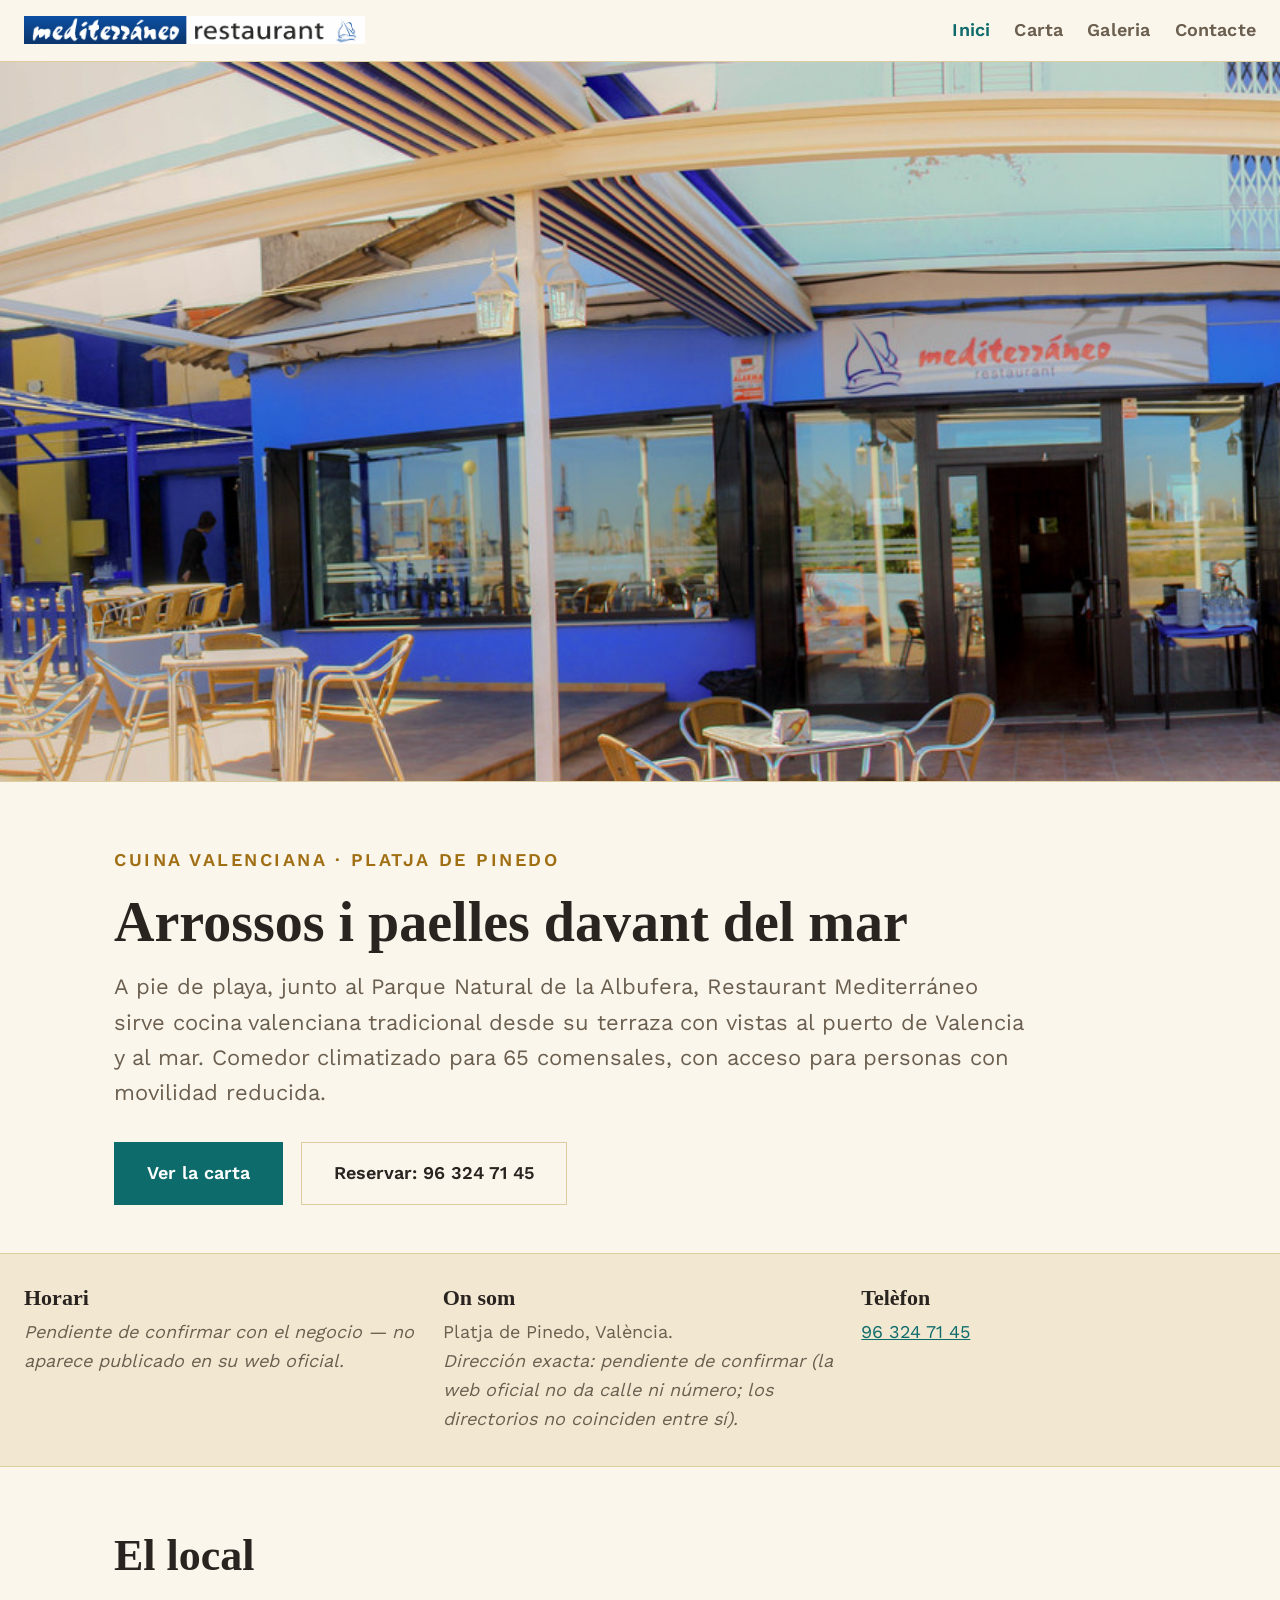
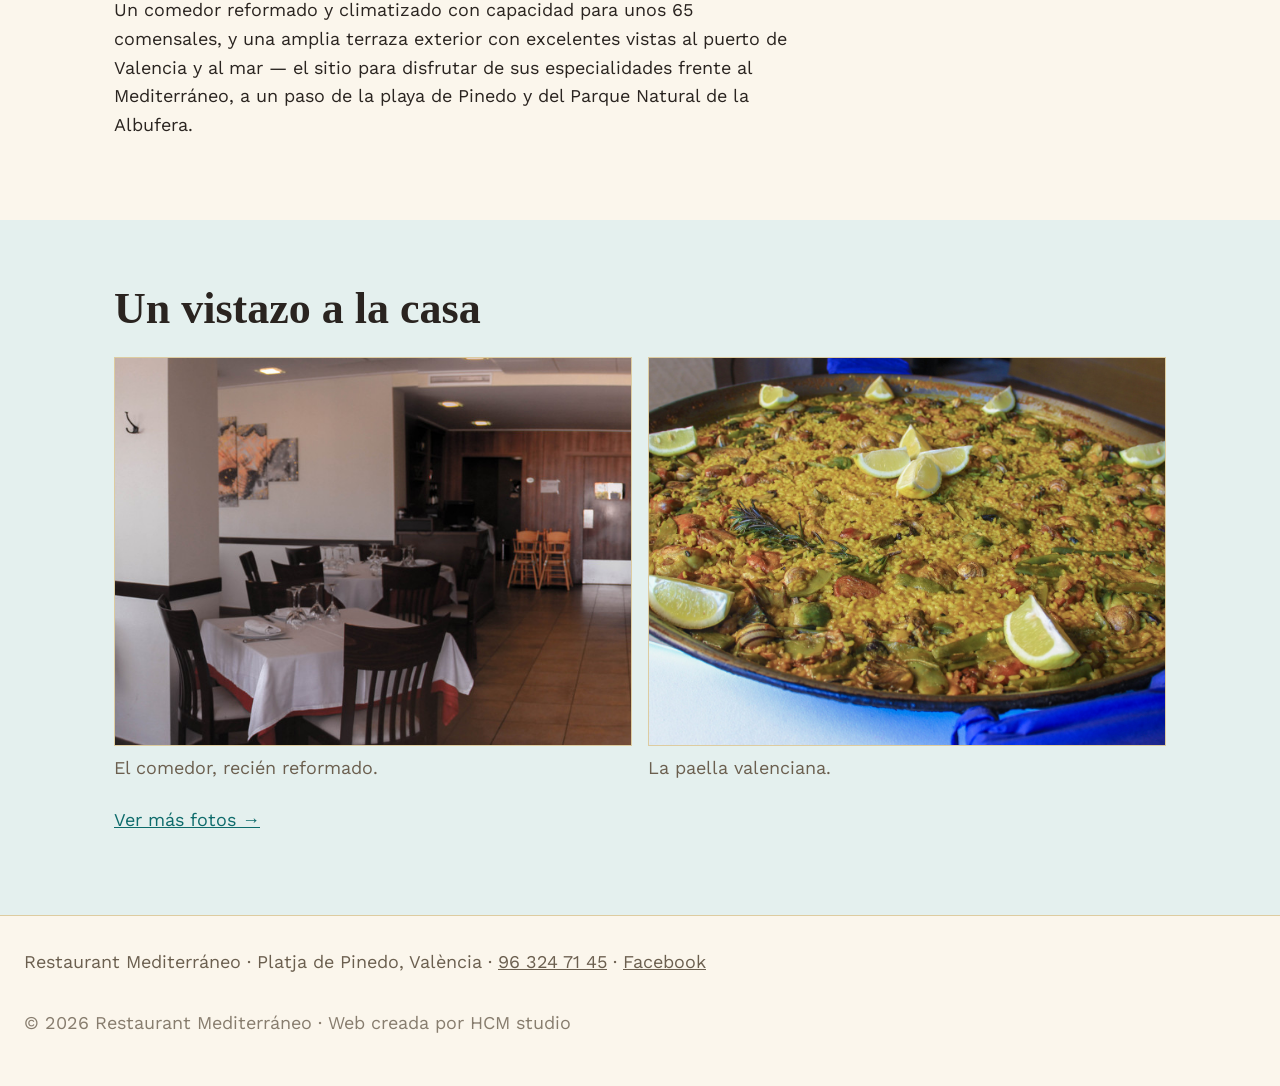
==== index.html @ 189bb4b8 "Web de Restaurant Mediterráneo (Pinedo) — borrador" ====
<!doctype html>
<html lang="es">
<head>
<meta charset="utf-8">
<meta name="viewport" content="width=device-width, initial-scale=1">
<title>Restaurant Mediterráneo — Cocina valenciana en la playa de Pinedo</title>
<meta name="description" content="Arroces y paellas frente al mar, en la playa de Pinedo (València). Terraza con vistas al puerto de Valencia.">
<meta property="og:title" content="Restaurant Mediterráneo — Platja de Pinedo">
<meta property="og:description" content="Cocina valenciana tradicional, arroces y paellas, con terraza frente al mar en Pinedo (València).">
<meta property="og:image" content="fotos/paella-valenciana.jpg">
<meta property="og:type" content="website">
<link rel="icon" type="image/svg+xml" href="data:image/svg+xml,%3Csvg xmlns='http://www.w3.org/2000/svg' viewBox='0 0 100 100'%3E%3Crect width='100' height='100' fill='%230e6b6b'/%3E%3Ctext x='50' y='68' font-size='52' text-anchor='middle' fill='%23fbf6ec'%3ERM%3C/text%3E%3C/svg%3E">
<link rel="stylesheet" href="css/estilo.css">
</head>
<body>

<header class="cabecera">
  <a class="marca" href="index.html">
    <img src="fotos/logo.png" alt="Restaurant Mediterráneo">
  </a>
  <nav class="nav-principal" aria-label="Principal">
    <a href="index.html" aria-current="page">Inici</a>
    <a href="carta.html">Carta</a>
    <a href="galeria.html">Galeria</a>
    <a href="contacto.html">Contacte</a>
  </nav>
</header>

<img class="hero-foto" src="fotos/terraza-1.jpg" alt="Terraza de Restaurant Mediterráneo con vistas al mar en la playa de Pinedo">

<main>
  <section class="hero">
    <div class="contenedor">
      <p class="eyebrow">Cuina valenciana · Platja de Pinedo</p>
      <h1>Arrossos i paelles davant del mar</h1>
      <p class="intro">A pie de playa, junto al Parque Natural de la Albufera,
      Restaurant Mediterráneo sirve cocina valenciana tradicional desde su terraza
      con vistas al puerto de Valencia y al mar. Comedor climatizado para 65
      comensales, con acceso para personas con movilidad reducida.</p>
      <a class="cta" href="carta.html">Ver la carta</a>
      <a class="cta secundaria" href="tel:+34963247145">Reservar: 96 324 71 45</a>
    </div>
  </section>

  <div class="franja-info">
    <div>
      <h3>Horari</h3>
      <p class="pendiente">Pendiente de confirmar con el negocio — no aparece
      publicado en su web oficial.</p>
    </div>
    <div>
      <h3>On som</h3>
      <p>Platja de Pinedo, València.</p>
      <p class="pendiente">Dirección exacta: pendiente de confirmar (la web oficial
      no da calle ni número; los directorios no coinciden entre sí).</p>
    </div>
    <div>
      <h3>Telèfon</h3>
      <p><a href="tel:+34963247145">96 324 71 45</a></p>
    </div>
  </div>

  <section class="bloque">
    <div class="contenedor">
      <h2>El local</h2>
      <p>Un comedor reformado y climatizado con capacidad para unos 65 comensales,
      y una amplia terraza exterior con excelentes vistas al puerto de Valencia y
      al mar — el sitio para disfrutar de sus especialidades frente al
      Mediterráneo, a un paso de la playa de Pinedo y del Parque Natural de la
      Albufera.</p>
    </div>
  </section>

  <section class="bloque mar">
    <div class="contenedor">
      <h2>Un vistazo a la casa</h2>
      <div class="rejilla-fotos">
        <figure class="revelar">
          <img src="fotos/comedor-panoramica.jpg" alt="Comedor de Restaurant Mediterráneo, vista panorámica">
          <figcaption>El comedor, recién reformado.</figcaption>
        </figure>
        <figure class="revelar">
          <img src="fotos/paella-valenciana.jpg" alt="Paella valenciana de Restaurant Mediterráneo">
          <figcaption>La paella valenciana.</figcaption>
        </figure>
      </div>
      <p style="margin-top:var(--e-24)"><a href="galeria.html">Ver más fotos →</a></p>
    </div>
  </section>
</main>

<footer class="pie">
  <p>Restaurant Mediterráneo · Platja de Pinedo, València · <a href="tel:+34963247145">96 324 71 45</a> · <a href="https://www.facebook.com/mediterraneoplatja" target="_blank" rel="noopener">Facebook</a></p>
  <p class="credito">© 2026 Restaurant Mediterráneo · Web creada por HCM studio</p>
</footer>

<script src="js/principal.js"></script>
</body>
</html>
---- css/estilo.css ----
/* Restaurant Mediterráneo (Pinedo) — sistema propio: azafrán de su paella + azul
   del mar de Pinedo. Nada compartido con los otros negocios hechos con este kit. */

@font-face {
  font-family: 'Bitter Local';
  font-style: normal;
  font-weight: 700;
  font-display: swap;
  src: url('../fuentes/bitter-700.woff2') format('woff2');
}
@font-face {
  font-family: 'Work Sans Local';
  font-style: normal;
  font-weight: 400 600;
  font-display: swap;
  src: url('../fuentes/worksans-variable.woff2') format('woff2');
}

:root{
  --fondo:#fbf6ec;
  --superficie:#f2e8d2;
  --superficie-alta:#eadcb8;
  --texto:#2a2420;
  --texto-tenue:#6b5f4f;
  --acento:#c98a1c;
  --acento-oscuro:#a06f14;
  --mar:#0e6b6b;
  --mar-suave:#e4f0ee;
  --borde:#ddccA0;

  --font-titular:'Bitter Local', Georgia, serif;
  --font-texto:'Work Sans Local', -apple-system, 'Segoe UI', sans-serif;

  --texto-18:1.125rem; --texto-22:1.375rem; --texto-28:1.75rem;
  --texto-35:2.1875rem; --texto-44:2.75rem; --texto-56:3.5rem;

  --e-4:.25rem; --e-8:.5rem; --e-12:.75rem; --e-16:1rem; --e-24:1.5rem;
  --e-32:2rem; --e-48:3rem; --e-64:4rem; --e-96:6rem; --e-128:8rem;
}

*{box-sizing:border-box}
body{margin:0;background:var(--fondo);color:var(--texto);font-family:var(--font-texto);font-size:var(--texto-18);line-height:1.6}
img{max-width:100%;display:block}
a{color:var(--mar)}
a:focus-visible, button:focus-visible{outline:3px solid var(--acento);outline-offset:3px}

h1,h2,h3{font-family:var(--font-titular);font-weight:700;line-height:1.12;text-wrap:balance;margin:0 0 var(--e-16)}
h1{font-size:var(--texto-56)}
h2{font-size:var(--texto-44)}
h3{font-size:var(--texto-28)}
p{margin:0 0 var(--e-16);max-width:62ch}

.contenedor{max-width:1100px;margin:0 auto;padding:0 var(--e-24)}

.cabecera{display:flex;align-items:center;justify-content:space-between;gap:var(--e-16);padding:var(--e-16) var(--e-24);border-bottom:1px solid var(--borde);flex-wrap:wrap;background:var(--fondo)}
.cabecera .marca img{height:28px;width:auto;display:block}
.nav-principal{display:flex;gap:var(--e-24);flex-wrap:wrap}
.nav-principal a{color:var(--texto-tenue);text-decoration:none;font-weight:600;letter-spacing:.01em}
.nav-principal a:hover,.nav-principal a[aria-current="page"]{color:var(--mar)}

.hero-foto{width:100%;aspect-ratio:16/9;object-fit:cover;border-bottom:1px solid var(--borde)}
.hero{padding:var(--e-64) var(--e-24) var(--e-48)}
.hero .eyebrow{text-transform:uppercase;letter-spacing:.14em;font-size:var(--texto-18);color:var(--acento-oscuro);font-weight:700}
.hero p.intro{font-size:var(--texto-22);color:var(--texto-tenue);max-width:65ch}

.cta{display:inline-block;margin-top:var(--e-16);padding:var(--e-16) var(--e-32);background:var(--mar);color:#fff;text-decoration:none;font-weight:600;border:1px solid var(--mar)}
.cta:hover{background:#0a5555}
.cta.secundaria{background:transparent;border:1px solid var(--borde);color:var(--texto);margin-left:var(--e-12)}

.franja-info{background:var(--superficie);padding:var(--e-32) var(--e-24);display:grid;grid-template-columns:repeat(auto-fit,minmax(220px,1fr));gap:var(--e-24);border-top:1px solid var(--borde);border-bottom:1px solid var(--borde)}
.franja-info h3{font-size:var(--texto-22);margin-bottom:var(--e-8)}
.franja-info p{color:var(--texto-tenue);margin:0}
.pendiente{color:var(--acento-oscuro);font-style:italic}

section.bloque{padding:var(--e-64) var(--e-24)}
section.bloque.mar{background:var(--mar-suave)}

.rejilla-fotos{display:grid;grid-template-columns:repeat(auto-fit,minmax(260px,1fr));gap:var(--e-16);margin-top:var(--e-24)}
.rejilla-fotos img{width:100%;aspect-ratio:4/3;object-fit:cover;border:1px solid var(--borde)}
.rejilla-fotos figure{margin:0}
.rejilla-fotos figcaption{font-size:var(--texto-18);color:var(--texto-tenue);margin-top:var(--e-8)}

.revelar{opacity:0;transform:translateY(16px);transition:opacity .5s ease,transform .5s ease}
.revelar.visible{opacity:1;transform:none}
@media (prefers-reduced-motion: reduce){.revelar{opacity:1;transform:none;transition:none}}

.categoria-carta{margin-bottom:var(--e-48)}
.categoria-carta h3{border-bottom:2px solid var(--acento);padding-bottom:var(--e-8);display:inline-block}
.rejilla-platos{display:grid;grid-template-columns:repeat(auto-fill,minmax(220px,1fr));gap:var(--e-8) var(--e-24);margin-top:var(--e-16)}
.plato{display:flex;justify-content:space-between;gap:var(--e-16);padding:var(--e-8) 0;border-bottom:1px dashed var(--borde);font-variant-numeric:tabular-nums}
.plato .precio{color:var(--texto-tenue);font-style:italic;white-space:nowrap;font-size:.9em}
.aviso-carta{background:var(--superficie-alta);border:1px solid var(--borde);padding:var(--e-16) var(--e-24);margin-bottom:var(--e-32)}

.lista-contacto{list-style:none;margin:0;padding:0;display:grid;gap:var(--e-24)}
.lista-contacto dt{font-family:var(--font-titular);font-size:var(--texto-22);color:var(--acento-oscuro)}
.lista-contacto dd{margin:var(--e-4) 0 0;color:var(--texto-tenue)}

.pie{border-top:1px solid var(--borde);padding:var(--e-32) var(--e-24);color:var(--texto-tenue);font-size:var(--texto-18);display:flex;justify-content:space-between;flex-wrap:wrap;gap:var(--e-16)}
.pie a{color:var(--texto-tenue)}
.pie .credito{opacity:.8}

@media (max-width:640px){
  .hero{padding:var(--e-48) var(--e-16)}
  section.bloque{padding:var(--e-48) var(--e-16)}
  h1{font-size:var(--texto-35)}
  h2{font-size:var(--texto-28)}
}
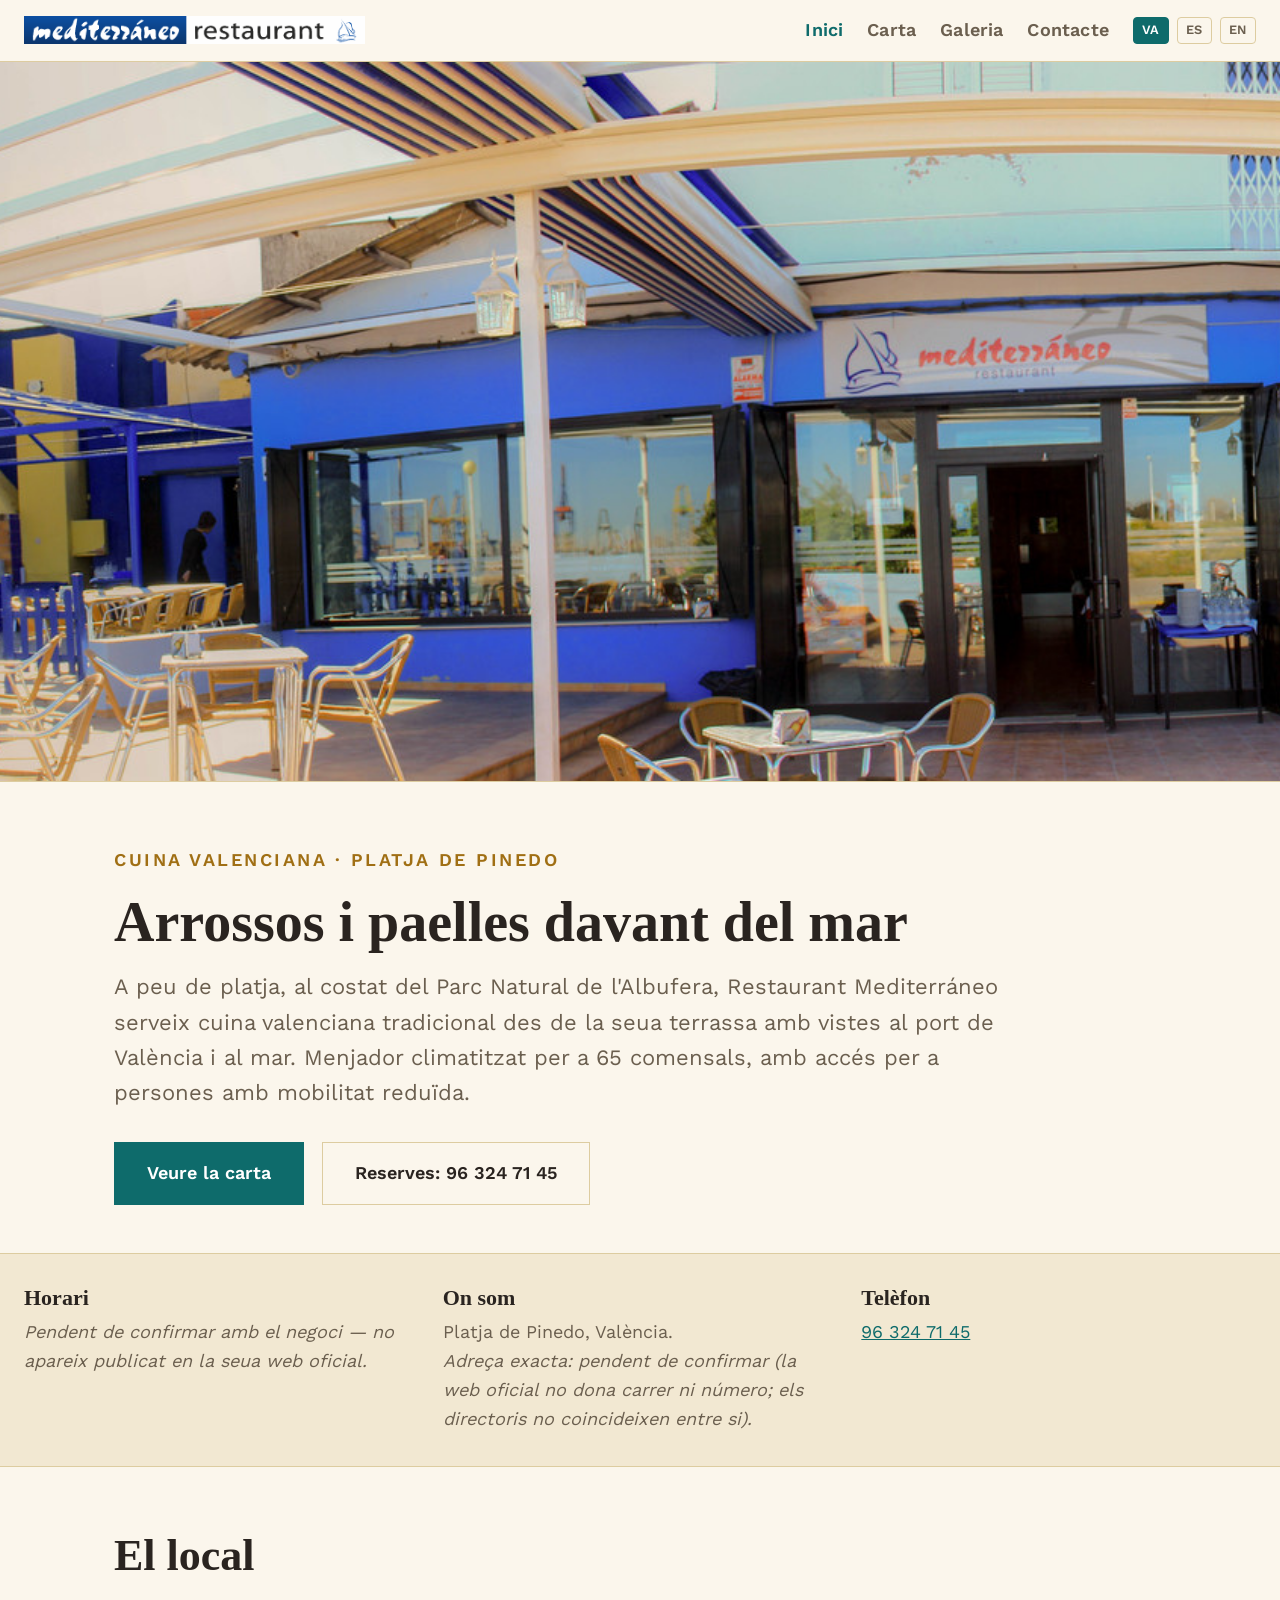
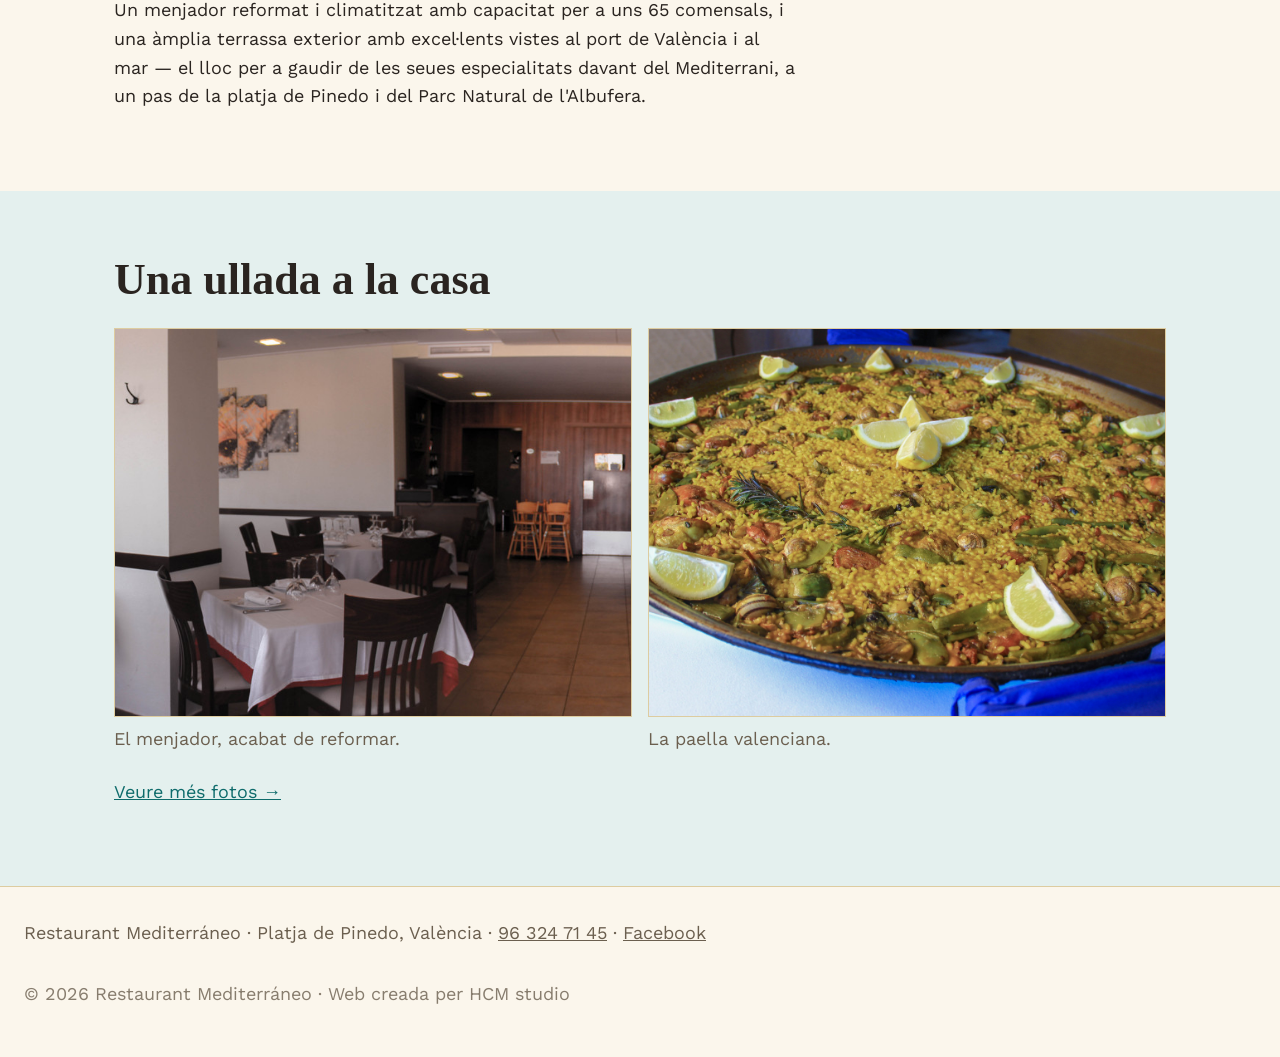
==== commit 91881c80: "Añade selector de idioma: valenciano, castellano e inglés (12 páginas)" ====
--- a/index.html
+++ b/index.html
@@ -1,12 +1,12 @@
 <!doctype html>
-<html lang="es">
+<html lang="ca">
 <head>
 <meta charset="utf-8">
 <meta name="viewport" content="width=device-width, initial-scale=1">
-<title>Restaurant Mediterráneo — Cocina valenciana en la playa de Pinedo</title>
-<meta name="description" content="Arroces y paellas frente al mar, en la playa de Pinedo (València). Terraza con vistas al puerto de Valencia.">
+<title>Restaurant Mediterráneo — Cuina valenciana a la platja de Pinedo</title>
+<meta name="description" content="Arrossos i paelles davant del mar, a la platja de Pinedo (València). Terrassa amb vistes al port de València.">
 <meta property="og:title" content="Restaurant Mediterráneo — Platja de Pinedo">
-<meta property="og:description" content="Cocina valenciana tradicional, arroces y paellas, con terraza frente al mar en Pinedo (València).">
+<meta property="og:description" content="Cuina valenciana tradicional, arrossos i paelles, amb terrassa davant del mar a Pinedo (València).">
 <meta property="og:image" content="fotos/paella-valenciana.jpg">
 <meta property="og:type" content="website">
 <link rel="icon" type="image/svg+xml" href="data:image/svg+xml,%3Csvg xmlns='http://www.w3.org/2000/svg' viewBox='0 0 100 100'%3E%3Crect width='100' height='100' fill='%230e6b6b'/%3E%3Ctext x='50' y='68' font-size='52' text-anchor='middle' fill='%23fbf6ec'%3ERM%3C/text%3E%3C/svg%3E">
@@ -18,41 +18,48 @@
   <a class="marca" href="index.html">
     <img src="fotos/logo.png" alt="Restaurant Mediterráneo">
   </a>
-  <nav class="nav-principal" aria-label="Principal">
-    <a href="index.html" aria-current="page">Inici</a>
-    <a href="carta.html">Carta</a>
-    <a href="galeria.html">Galeria</a>
-    <a href="contacto.html">Contacte</a>
-  </nav>
+  <div class="cabecera-derecha">
+    <nav class="nav-principal" aria-label="Principal">
+      <a href="index.html" aria-current="page">Inici</a>
+      <a href="carta.html">Carta</a>
+      <a href="galeria.html">Galeria</a>
+      <a href="contacto.html">Contacte</a>
+    </nav>
+    <div class="selector-idioma" aria-label="Idioma">
+      <a href="index.html" aria-current="true">VA</a>
+      <a href="index-es.html">ES</a>
+      <a href="index-en.html">EN</a>
+    </div>
+  </div>
 </header>
 
-<img class="hero-foto" src="fotos/terraza-1.jpg" alt="Terraza de Restaurant Mediterráneo con vistas al mar en la playa de Pinedo">
+<img class="hero-foto" src="fotos/terraza-1.jpg" alt="Terrassa de Restaurant Mediterráneo amb vistes al mar a la platja de Pinedo">
 
 <main>
   <section class="hero">
     <div class="contenedor">
       <p class="eyebrow">Cuina valenciana · Platja de Pinedo</p>
       <h1>Arrossos i paelles davant del mar</h1>
-      <p class="intro">A pie de playa, junto al Parque Natural de la Albufera,
-      Restaurant Mediterráneo sirve cocina valenciana tradicional desde su terraza
-      con vistas al puerto de Valencia y al mar. Comedor climatizado para 65
-      comensales, con acceso para personas con movilidad reducida.</p>
-      <a class="cta" href="carta.html">Ver la carta</a>
-      <a class="cta secundaria" href="tel:+34963247145">Reservar: 96 324 71 45</a>
+      <p class="intro">A peu de platja, al costat del Parc Natural de l'Albufera,
+      Restaurant Mediterráneo serveix cuina valenciana tradicional des de la seua
+      terrassa amb vistes al port de València i al mar. Menjador climatitzat per a
+      65 comensals, amb accés per a persones amb mobilitat reduïda.</p>
+      <a class="cta" href="carta.html">Veure la carta</a>
+      <a class="cta secundaria" href="tel:+34963247145">Reserves: 96 324 71 45</a>
     </div>
   </section>
 
   <div class="franja-info">
     <div>
       <h3>Horari</h3>
-      <p class="pendiente">Pendiente de confirmar con el negocio — no aparece
-      publicado en su web oficial.</p>
+      <p class="pendiente">Pendent de confirmar amb el negoci — no apareix
+      publicat en la seua web oficial.</p>
     </div>
     <div>
       <h3>On som</h3>
       <p>Platja de Pinedo, València.</p>
-      <p class="pendiente">Dirección exacta: pendiente de confirmar (la web oficial
-      no da calle ni número; los directorios no coinciden entre sí).</p>
+      <p class="pendiente">Adreça exacta: pendent de confirmar (la web oficial no
+      dona carrer ni número; els directoris no coincideixen entre si).</p>
     </div>
     <div>
       <h3>Telèfon</h3>
@@ -63,35 +70,35 @@
   <section class="bloque">
     <div class="contenedor">
       <h2>El local</h2>
-      <p>Un comedor reformado y climatizado con capacidad para unos 65 comensales,
-      y una amplia terraza exterior con excelentes vistas al puerto de Valencia y
-      al mar — el sitio para disfrutar de sus especialidades frente al
-      Mediterráneo, a un paso de la playa de Pinedo y del Parque Natural de la
-      Albufera.</p>
+      <p>Un menjador reformat i climatitzat amb capacitat per a uns 65 comensals,
+      i una àmplia terrassa exterior amb excel·lents vistes al port de València i
+      al mar — el lloc per a gaudir de les seues especialitats davant del
+      Mediterrani, a un pas de la platja de Pinedo i del Parc Natural de
+      l'Albufera.</p>
     </div>
   </section>
 
   <section class="bloque mar">
     <div class="contenedor">
-      <h2>Un vistazo a la casa</h2>
+      <h2>Una ullada a la casa</h2>
       <div class="rejilla-fotos">
         <figure class="revelar">
-          <img src="fotos/comedor-panoramica.jpg" alt="Comedor de Restaurant Mediterráneo, vista panorámica">
-          <figcaption>El comedor, recién reformado.</figcaption>
+          <img src="fotos/comedor-panoramica.jpg" alt="Menjador de Restaurant Mediterráneo, vista panoràmica">
+          <figcaption>El menjador, acabat de reformar.</figcaption>
         </figure>
         <figure class="revelar">
           <img src="fotos/paella-valenciana.jpg" alt="Paella valenciana de Restaurant Mediterráneo">
           <figcaption>La paella valenciana.</figcaption>
         </figure>
       </div>
-      <p style="margin-top:var(--e-24)"><a href="galeria.html">Ver más fotos →</a></p>
+      <p style="margin-top:var(--e-24)"><a href="galeria.html">Veure més fotos →</a></p>
     </div>
   </section>
 </main>
 
 <footer class="pie">
   <p>Restaurant Mediterráneo · Platja de Pinedo, València · <a href="tel:+34963247145">96 324 71 45</a> · <a href="https://www.facebook.com/mediterraneoplatja" target="_blank" rel="noopener">Facebook</a></p>
-  <p class="credito">© 2026 Restaurant Mediterráneo · Web creada por HCM studio</p>
+  <p class="credito">© 2026 Restaurant Mediterráneo · Web creada per HCM studio</p>
 </footer>
 
 <script src="js/principal.js"></script>
--- a/css/estilo.css
+++ b/css/estilo.css
@@ -54,9 +54,15 @@
 
 .cabecera{display:flex;align-items:center;justify-content:space-between;gap:var(--e-16);padding:var(--e-16) var(--e-24);border-bottom:1px solid var(--borde);flex-wrap:wrap;background:var(--fondo)}
 .cabecera .marca img{height:28px;width:auto;display:block}
+.cabecera-derecha{display:flex;align-items:center;gap:var(--e-24);flex-wrap:wrap}
 .nav-principal{display:flex;gap:var(--e-24);flex-wrap:wrap}
 .nav-principal a{color:var(--texto-tenue);text-decoration:none;font-weight:600;letter-spacing:.01em}
 .nav-principal a:hover,.nav-principal a[aria-current="page"]{color:var(--mar)}
+
+.selector-idioma{display:flex;gap:var(--e-8)}
+.selector-idioma a{color:var(--texto-tenue);text-decoration:none;font-size:.8rem;font-weight:700;letter-spacing:.04em;padding:.2rem .5rem;border:1px solid var(--borde);border-radius:4px;line-height:1.4}
+.selector-idioma a:hover{border-color:var(--mar);color:var(--mar)}
+.selector-idioma a[aria-current="true"]{background:var(--mar);border-color:var(--mar);color:#fff}
 
 .hero-foto{width:100%;aspect-ratio:16/9;object-fit:cover;border-bottom:1px solid var(--borde)}
 .hero{padding:var(--e-64) var(--e-24) var(--e-48)}
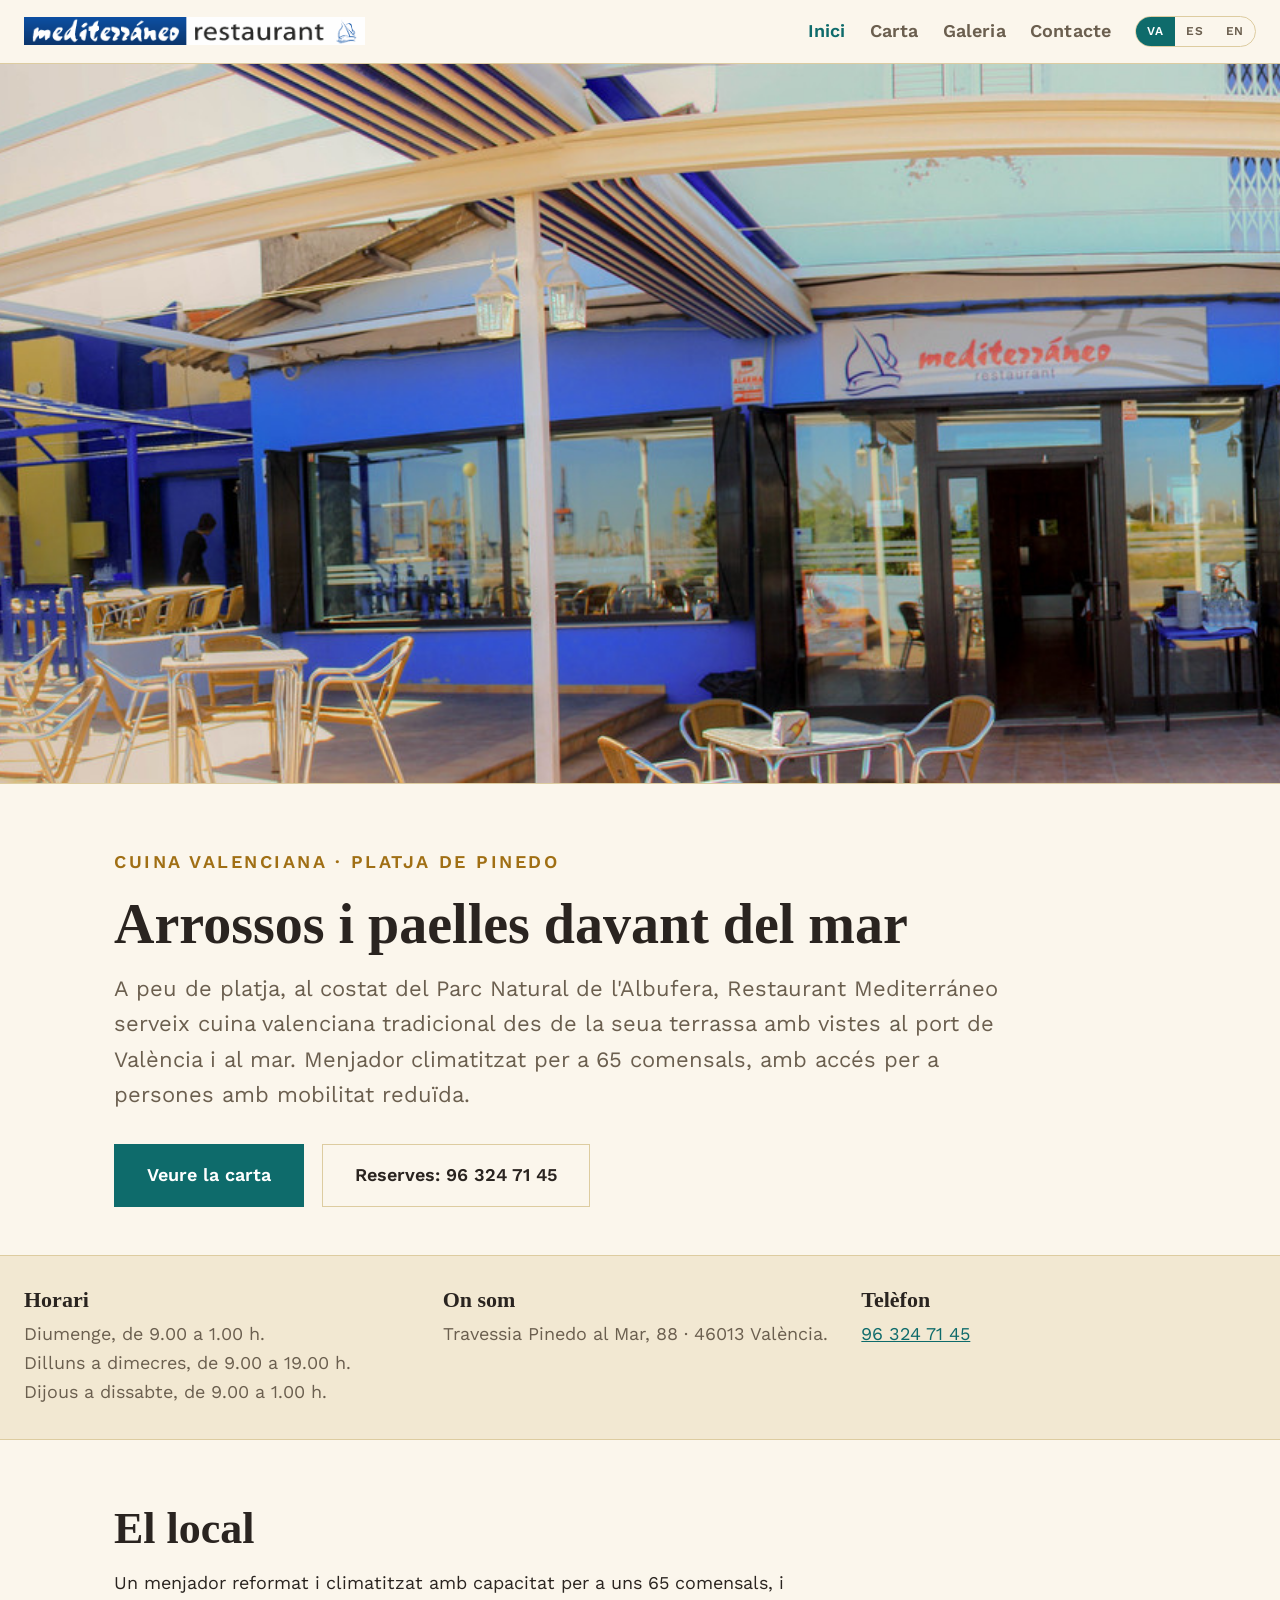
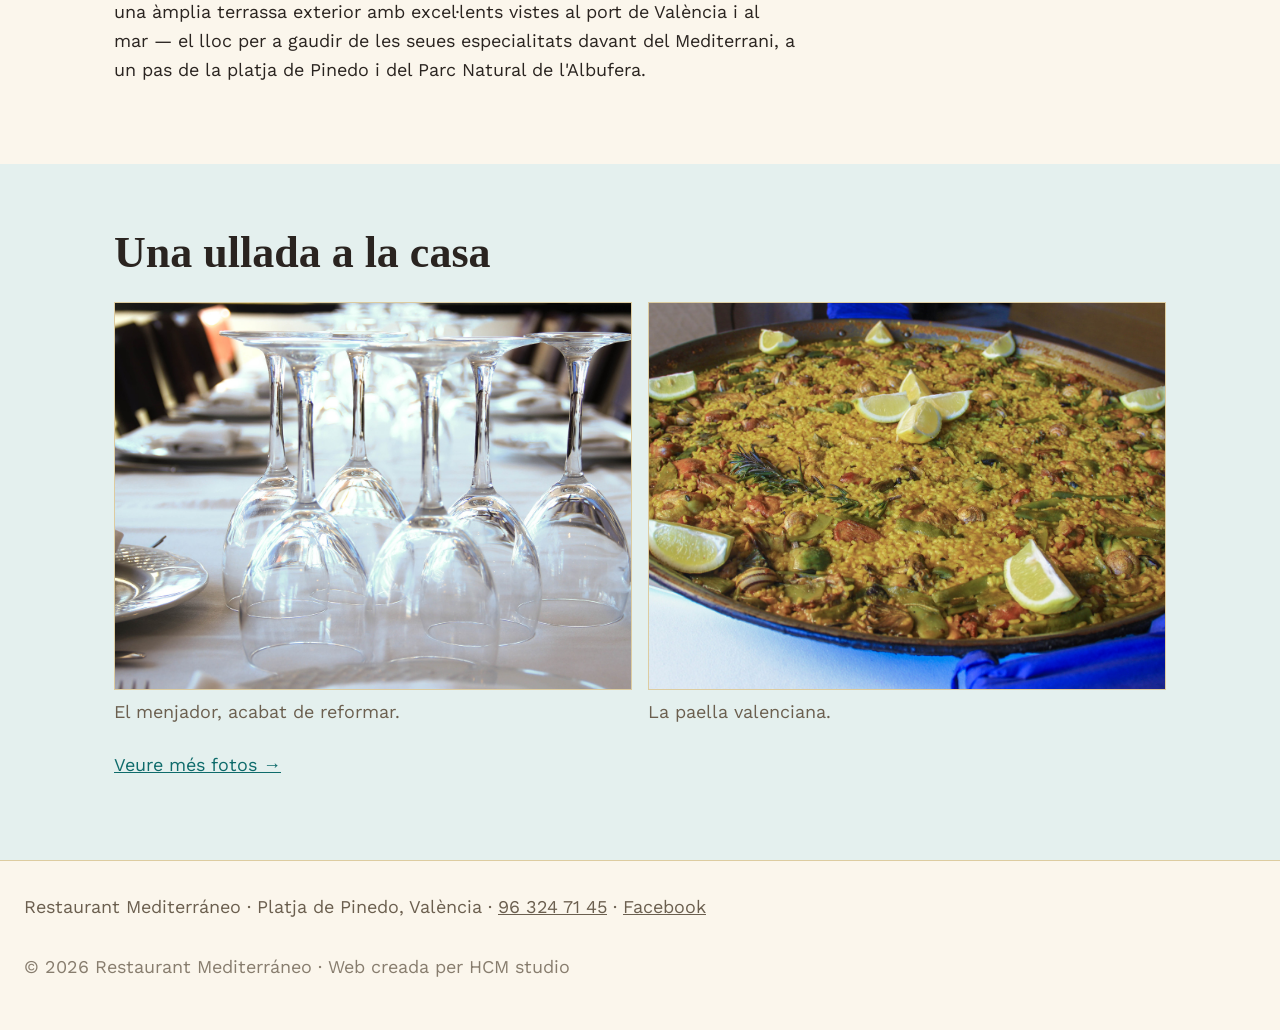
==== commit 9ae3bbdf: "Mejora de estilo (fotos panorámicas, animaciones), rediseño de la carta a una columna, y texto listo" ====
--- a/index.html
+++ b/index.html
@@ -52,14 +52,11 @@
   <div class="franja-info">
     <div>
       <h3>Horari</h3>
-      <p class="pendiente">Pendent de confirmar amb el negoci — no apareix
-      publicat en la seua web oficial.</p>
+      <p>Diumenge, de 9.00 a 1.00 h.<br>Dilluns a dimecres, de 9.00 a 19.00 h.<br>Dijous a dissabte, de 9.00 a 1.00 h.</p>
     </div>
     <div>
       <h3>On som</h3>
-      <p>Platja de Pinedo, València.</p>
-      <p class="pendiente">Adreça exacta: pendent de confirmar (la web oficial no
-      dona carrer ni número; els directoris no coincideixen entre si).</p>
+      <p>Travessia Pinedo al Mar, 88 · 46013 València.</p>
     </div>
     <div>
       <h3>Telèfon</h3>
@@ -83,7 +80,7 @@
       <h2>Una ullada a la casa</h2>
       <div class="rejilla-fotos">
         <figure class="revelar">
-          <img src="fotos/comedor-panoramica.jpg" alt="Menjador de Restaurant Mediterráneo, vista panoràmica">
+          <img src="fotos/comedor-1.jpg" alt="Menjador de Restaurant Mediterráneo, acabat de reformar">
           <figcaption>El menjador, acabat de reformar.</figcaption>
         </figure>
         <figure class="revelar">
--- a/css/estilo.css
+++ b/css/estilo.css
@@ -39,7 +39,8 @@
 }
 
 *{box-sizing:border-box}
-body{margin:0;background:var(--fondo);color:var(--texto);font-family:var(--font-texto);font-size:var(--texto-18);line-height:1.6}
+html{overflow-x:hidden}
+body{margin:0;background:var(--fondo);color:var(--texto);font-family:var(--font-texto);font-size:var(--texto-18);line-height:1.6;overflow-x:hidden}
 img{max-width:100%;display:block}
 a{color:var(--mar)}
 a:focus-visible, button:focus-visible{outline:3px solid var(--acento);outline-offset:3px}
@@ -59,43 +60,69 @@
 .nav-principal a{color:var(--texto-tenue);text-decoration:none;font-weight:600;letter-spacing:.01em}
 .nav-principal a:hover,.nav-principal a[aria-current="page"]{color:var(--mar)}
 
-.selector-idioma{display:flex;gap:var(--e-8)}
-.selector-idioma a{color:var(--texto-tenue);text-decoration:none;font-size:.8rem;font-weight:700;letter-spacing:.04em;padding:.2rem .5rem;border:1px solid var(--borde);border-radius:4px;line-height:1.4}
-.selector-idioma a:hover{border-color:var(--mar);color:var(--mar)}
-.selector-idioma a[aria-current="true"]{background:var(--mar);border-color:var(--mar);color:#fff}
+.selector-idioma{display:flex;border:1px solid var(--borde);border-radius:999px;overflow:hidden}
+.selector-idioma a{color:var(--texto-tenue);text-decoration:none;font-size:.75rem;font-weight:700;letter-spacing:.05em;padding:.3rem .7rem;transition:background .15s ease,color .15s ease}
+.selector-idioma a:hover{color:var(--mar);background:var(--superficie)}
+.selector-idioma a[aria-current="true"]{background:var(--mar);color:#fff}
 
 .hero-foto{width:100%;aspect-ratio:16/9;object-fit:cover;border-bottom:1px solid var(--borde)}
 .hero{padding:var(--e-64) var(--e-24) var(--e-48)}
 .hero .eyebrow{text-transform:uppercase;letter-spacing:.14em;font-size:var(--texto-18);color:var(--acento-oscuro);font-weight:700}
 .hero p.intro{font-size:var(--texto-22);color:var(--texto-tenue);max-width:65ch}
 
-.cta{display:inline-block;margin-top:var(--e-16);padding:var(--e-16) var(--e-32);background:var(--mar);color:#fff;text-decoration:none;font-weight:600;border:1px solid var(--mar)}
-.cta:hover{background:#0a5555}
+@keyframes entra{from{opacity:0;transform:translateY(14px)}to{opacity:1;transform:none}}
+.hero .eyebrow,.hero h1,.hero p.intro,.hero .cta{animation:entra .7s ease both}
+.hero h1{animation-delay:.08s}
+.hero p.intro{animation-delay:.18s}
+.hero .cta{animation-delay:.28s}
+.hero .cta.secundaria{animation-delay:.34s}
+@media (prefers-reduced-motion: reduce){.hero .eyebrow,.hero h1,.hero p.intro,.hero .cta{animation:none}}
+
+.cta{display:inline-block;margin-top:var(--e-16);padding:var(--e-16) var(--e-32);background:var(--mar);color:#fff;text-decoration:none;font-weight:600;border:1px solid var(--mar);transition:transform .2s ease,box-shadow .2s ease,background .2s ease}
+.cta:hover{background:#0a5555;transform:translateY(-2px);box-shadow:0 10px 20px -10px rgba(14,107,107,.5)}
 .cta.secundaria{background:transparent;border:1px solid var(--borde);color:var(--texto);margin-left:var(--e-12)}
+.cta.secundaria:hover{border-color:var(--mar);box-shadow:0 10px 20px -12px rgba(42,36,32,.25)}
 
 .franja-info{background:var(--superficie);padding:var(--e-32) var(--e-24);display:grid;grid-template-columns:repeat(auto-fit,minmax(220px,1fr));gap:var(--e-24);border-top:1px solid var(--borde);border-bottom:1px solid var(--borde)}
 .franja-info h3{font-size:var(--texto-22);margin-bottom:var(--e-8)}
 .franja-info p{color:var(--texto-tenue);margin:0}
-.pendiente{color:var(--acento-oscuro);font-style:italic}
 
 section.bloque{padding:var(--e-64) var(--e-24)}
 section.bloque.mar{background:var(--mar-suave)}
 
 .rejilla-fotos{display:grid;grid-template-columns:repeat(auto-fit,minmax(260px,1fr));gap:var(--e-16);margin-top:var(--e-24)}
-.rejilla-fotos img{width:100%;aspect-ratio:4/3;object-fit:cover;border:1px solid var(--borde)}
-.rejilla-fotos figure{margin:0}
+.rejilla-fotos figure{margin:0;overflow:hidden}
+.rejilla-fotos img{width:100%;aspect-ratio:4/3;object-fit:cover;border:1px solid var(--borde);display:block;transition:transform .6s ease}
+.rejilla-fotos figure:hover img{transform:scale(1.045)}
+.rejilla-fotos figure.ancha{grid-column:1 / -1}
+.rejilla-fotos figure.ancha img{aspect-ratio:3 / 1}
 .rejilla-fotos figcaption{font-size:var(--texto-18);color:var(--texto-tenue);margin-top:var(--e-8)}
+@media (prefers-reduced-motion: reduce){.rejilla-fotos img{transition:none}.rejilla-fotos figure:hover img{transform:none}}
+@media (max-width:640px){.rejilla-fotos figure.ancha img{aspect-ratio:4/3}}
 
 .revelar{opacity:0;transform:translateY(16px);transition:opacity .5s ease,transform .5s ease}
 .revelar.visible{opacity:1;transform:none}
 @media (prefers-reduced-motion: reduce){.revelar{opacity:1;transform:none;transition:none}}
 
-.categoria-carta{margin-bottom:var(--e-48)}
-.categoria-carta h3{border-bottom:2px solid var(--acento);padding-bottom:var(--e-8);display:inline-block}
-.rejilla-platos{display:grid;grid-template-columns:repeat(auto-fill,minmax(220px,1fr));gap:var(--e-8) var(--e-24);margin-top:var(--e-16)}
-.plato{display:flex;justify-content:space-between;gap:var(--e-16);padding:var(--e-8) 0;border-bottom:1px dashed var(--borde);font-variant-numeric:tabular-nums}
-.plato .precio{color:var(--texto-tenue);font-style:italic;white-space:nowrap;font-size:.9em}
-.aviso-carta{background:var(--superficie-alta);border:1px solid var(--borde);padding:var(--e-16) var(--e-24);margin-bottom:var(--e-32)}
+.categoria-carta{margin-bottom:var(--e-64);padding-top:var(--e-32);border-top:1px solid var(--borde)}
+.categoria-carta:first-of-type{padding-top:0;border-top:none}
+.categoria-carta h3{font-size:var(--texto-35);border-bottom:2px solid var(--acento);padding-bottom:var(--e-8);display:inline-block}
+.categoria-carta h4{font-family:var(--font-texto);font-weight:700;text-transform:uppercase;letter-spacing:.08em;font-size:var(--texto-18);color:var(--mar);margin:var(--e-32) 0 var(--e-4);padding-top:var(--e-16);border-top:1px dashed var(--borde)}
+.categoria-carta h4:first-of-type{padding-top:0;border-top:none;margin-top:var(--e-16)}
+.categoria-carta .nota{font-style:italic;color:var(--texto-tenue);font-size:.9rem;margin:var(--e-16) 0 0}
+
+/* Una sola columna por sección: nombre a la izquierda, precio a la derecha,
+   siempre alineados — nada de rejilla de varias columnas que se rompa en móvil. */
+.rejilla-platos{display:flex;flex-direction:column;margin-top:var(--e-4)}
+.plato{display:flex;flex-wrap:wrap;justify-content:space-between;align-items:baseline;column-gap:var(--e-24);min-width:0;padding:var(--e-12) 0;border-bottom:1px dashed var(--borde);font-variant-numeric:tabular-nums}
+.plato > span:first-child{flex:1 1 260px;min-width:0}
+.plato .precio{flex:0 0 auto;color:var(--acento-oscuro);font-weight:700;font-size:.95em}
+
+.vino{display:flex;flex-wrap:wrap;justify-content:space-between;align-items:baseline;column-gap:var(--e-24);min-width:0;padding:var(--e-12) 0;border-bottom:1px dashed var(--borde);font-variant-numeric:tabular-nums}
+.vino .nombre{flex:1 1 260px;color:var(--texto);font-weight:600;min-width:0}
+.vino .detalle{display:block;color:var(--texto-tenue);font-size:.85rem;font-weight:400;text-transform:none;letter-spacing:0;margin-top:.2rem}
+.vino .precio{flex:0 0 auto;color:var(--acento-oscuro);font-weight:700;text-align:right}
+.vino .precio .copa{display:block;color:var(--texto-tenue);font-weight:400;font-size:.8rem}
 
 .lista-contacto{list-style:none;margin:0;padding:0;display:grid;gap:var(--e-24)}
 .lista-contacto dt{font-family:var(--font-titular);font-size:var(--texto-22);color:var(--acento-oscuro)}
@@ -110,4 +137,10 @@
   section.bloque{padding:var(--e-48) var(--e-16)}
   h1{font-size:var(--texto-35)}
   h2{font-size:var(--texto-28)}
+  .categoria-carta h3{font-size:var(--texto-28)}
+  .categoria-carta{padding-top:var(--e-24);margin-bottom:var(--e-48)}
+  .plato,.vino{column-gap:var(--e-12)}
+  .plato > span:first-child,.vino .nombre{flex-basis:180px}
+  .cabecera{padding:var(--e-12) var(--e-16)}
+  .cabecera-derecha{width:100%;justify-content:space-between}
 }
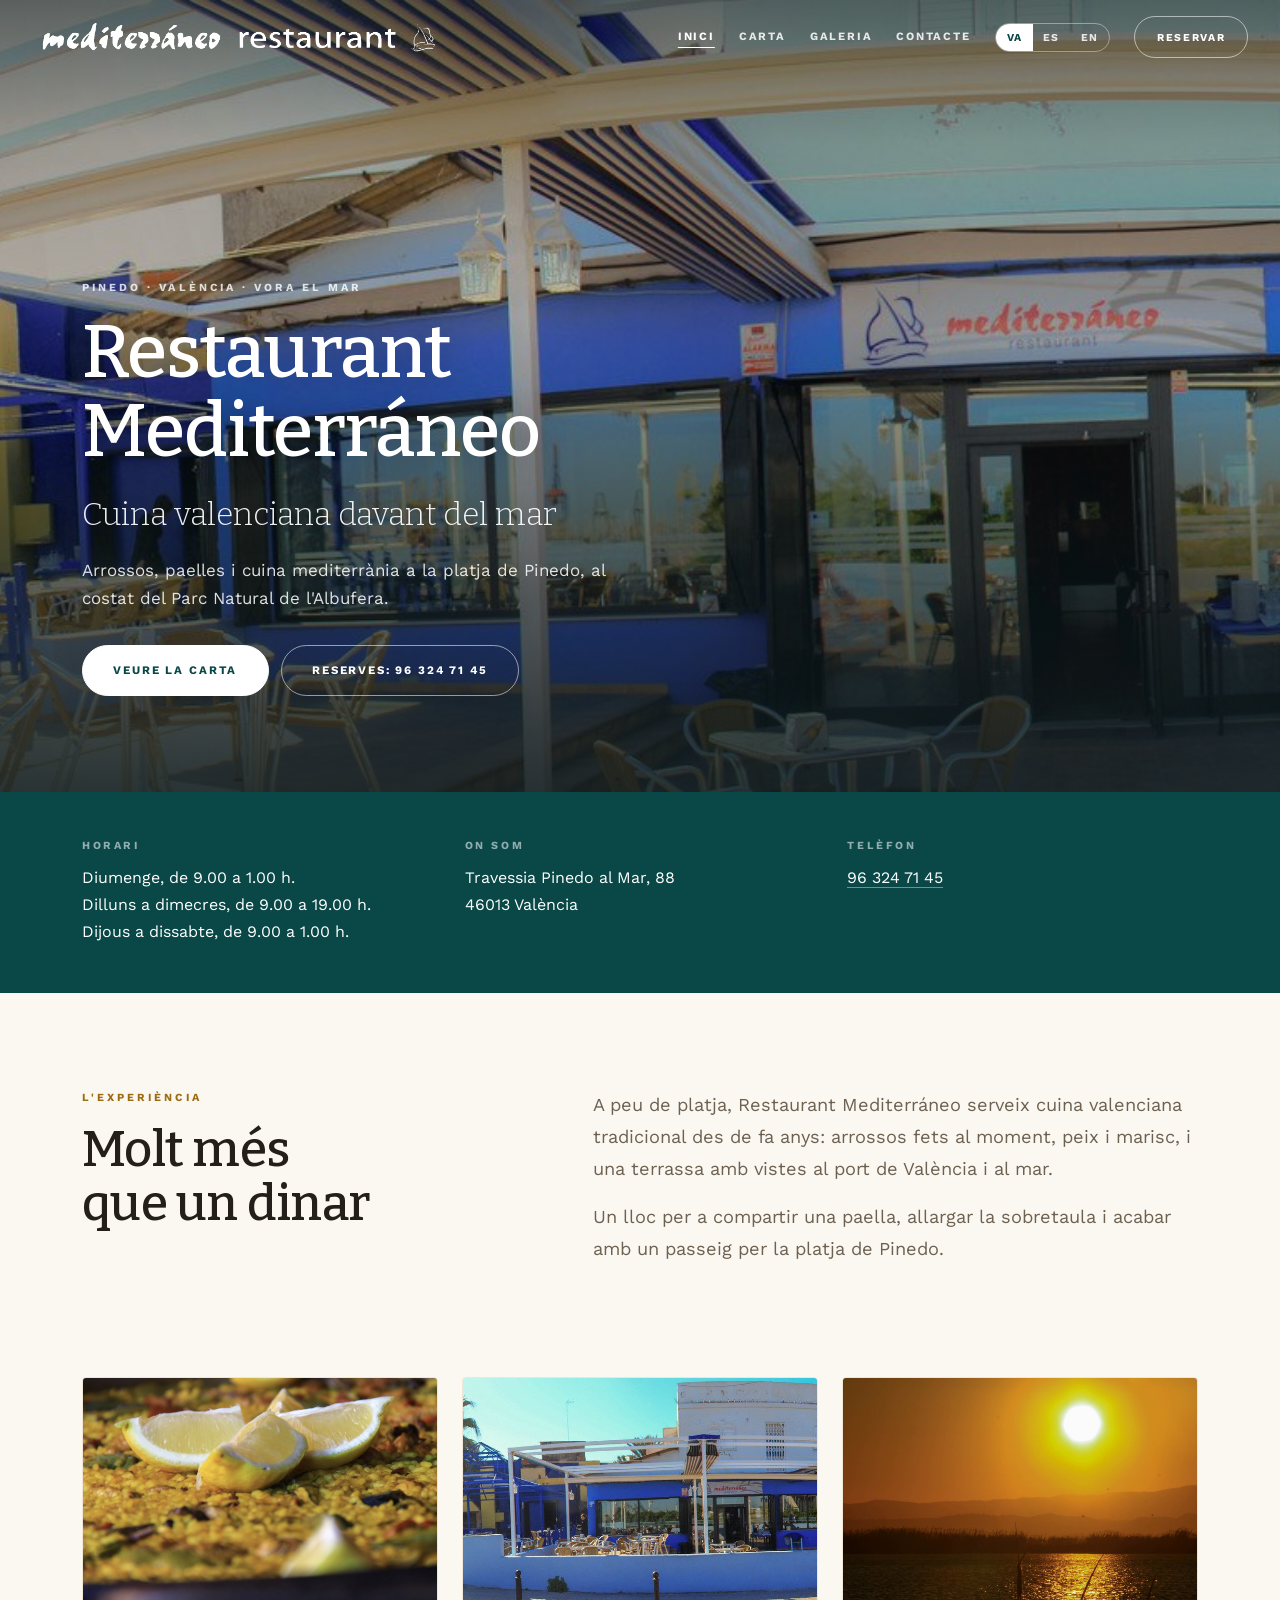
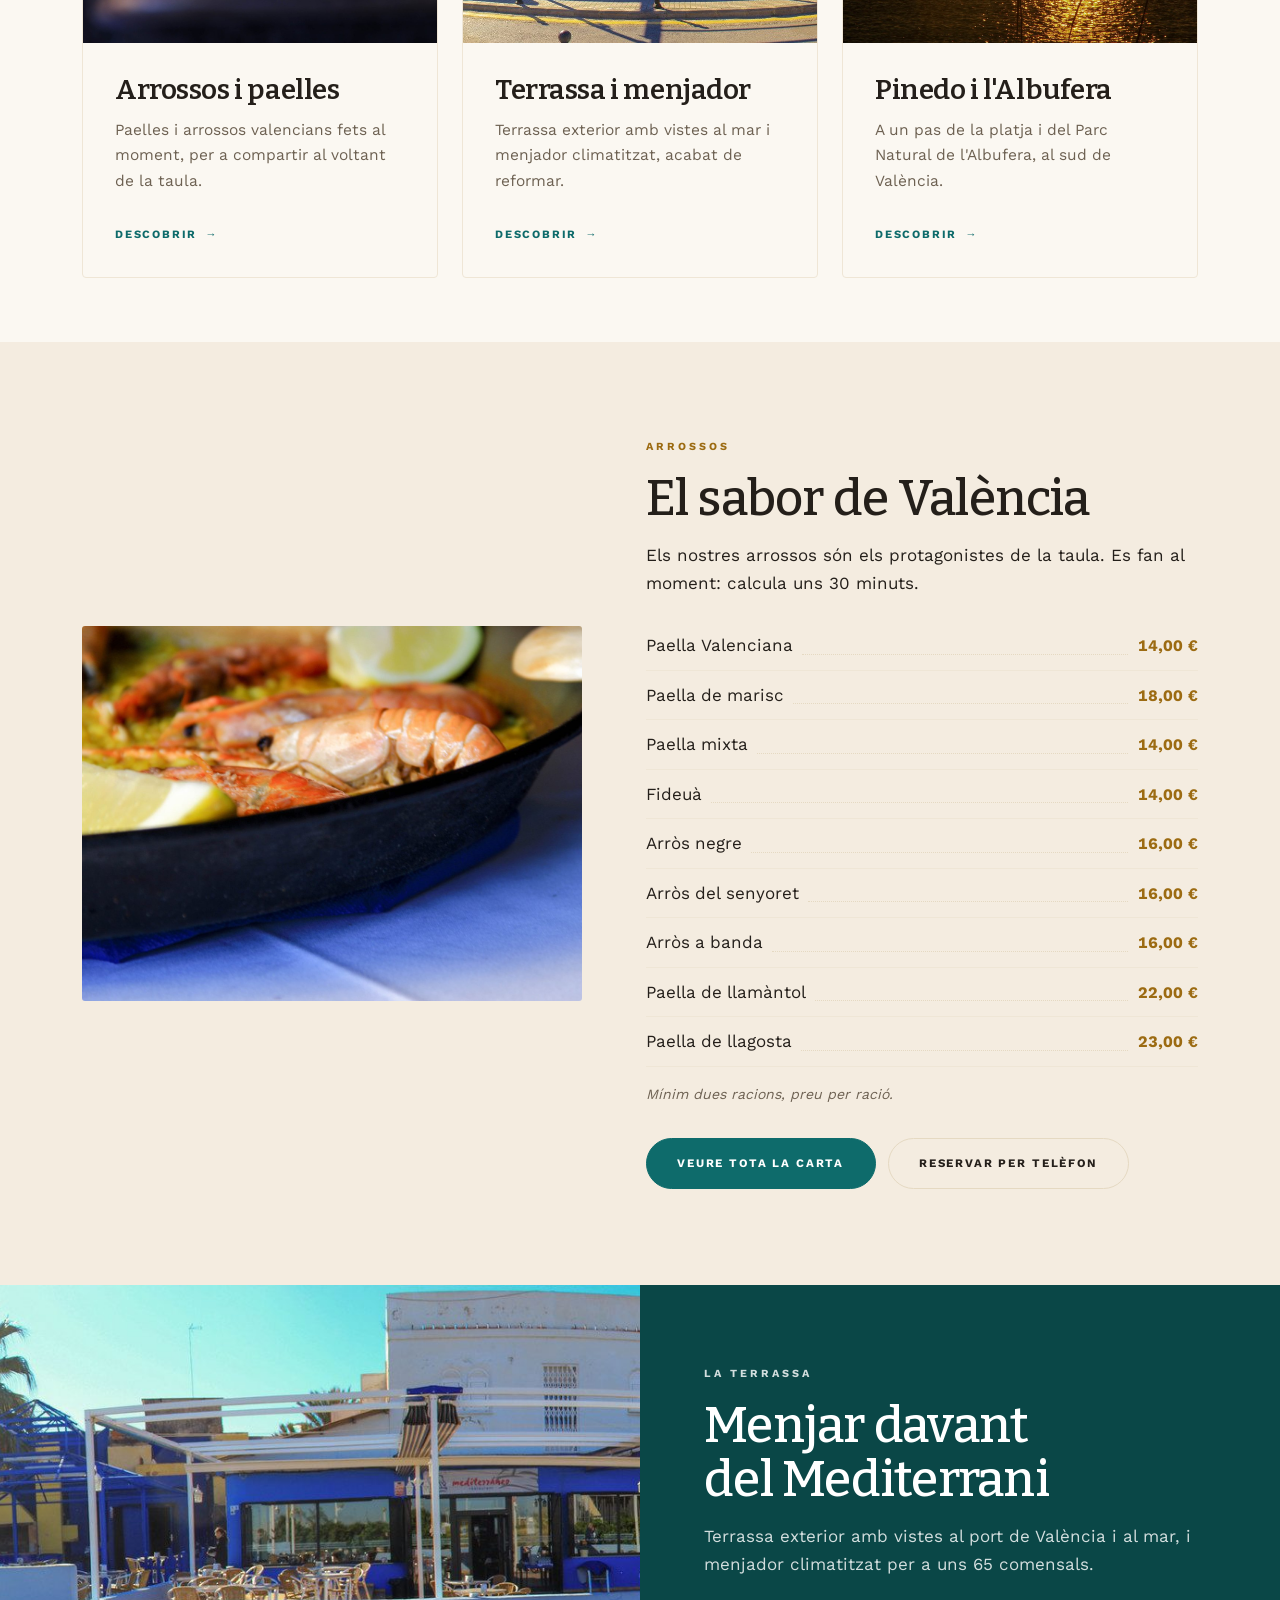
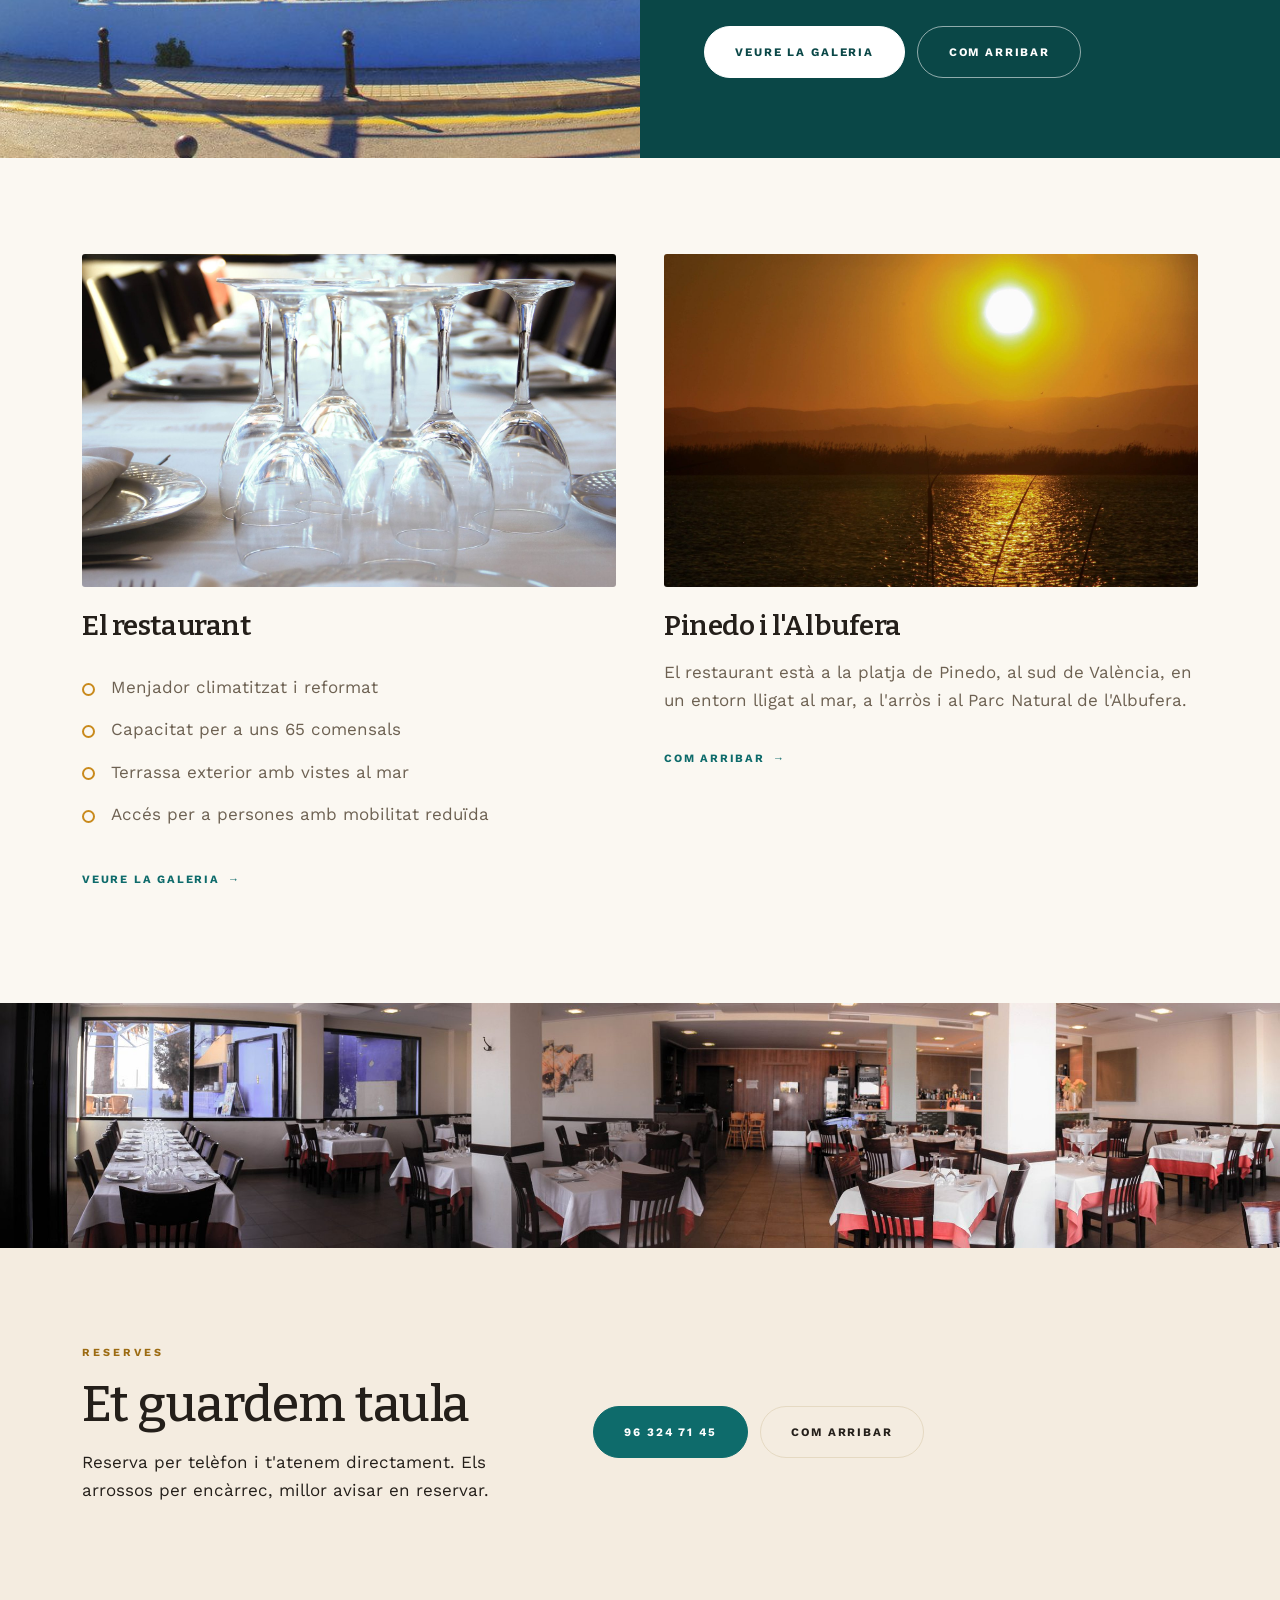
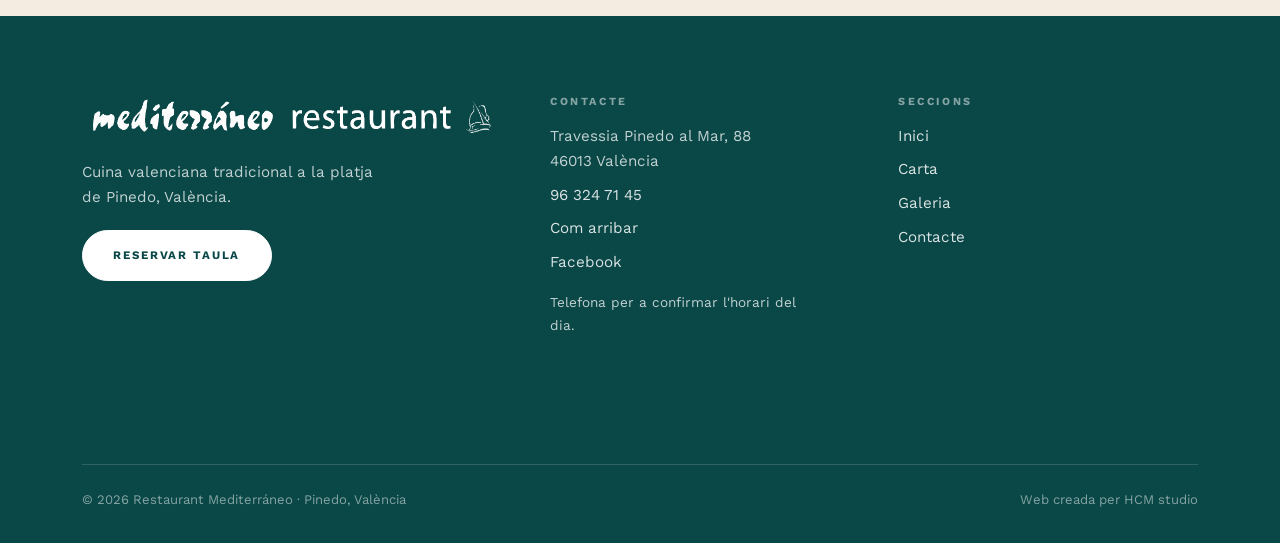
==== commit b806775e: "Rediseño visual: hero a pantalla completa, 36 fotos reales y carta con línea de puntos Comparando co" ====
--- a/index.html
+++ b/index.html
@@ -3,99 +3,245 @@
 <head>
 <meta charset="utf-8">
 <meta name="viewport" content="width=device-width, initial-scale=1">
-<title>Restaurant Mediterráneo — Cuina valenciana a la platja de Pinedo</title>
-<meta name="description" content="Arrossos i paelles davant del mar, a la platja de Pinedo (València). Terrassa amb vistes al port de València.">
-<meta property="og:title" content="Restaurant Mediterráneo — Platja de Pinedo">
-<meta property="og:description" content="Cuina valenciana tradicional, arrossos i paelles, amb terrassa davant del mar a Pinedo (València).">
-<meta property="og:image" content="fotos/paella-valenciana.jpg">
+<title>Restaurant Mediterráneo — Cuina valenciana davant del mar</title>
+<meta name="description" content="Arrossos, paelles i cuina mediterrània a la platja de Pinedo, al costat del Parc Natural de l'Albufera.">
+<meta property="og:title" content="Restaurant Mediterráneo — Cuina valenciana davant del mar">
+<meta property="og:description" content="Arrossos, paelles i cuina mediterrània a la platja de Pinedo, al costat del Parc Natural de l'Albufera.">
+<meta property="og:image" content="fotos/terraza-panoramica.jpg">
 <meta property="og:type" content="website">
-<link rel="icon" type="image/svg+xml" href="data:image/svg+xml,%3Csvg xmlns='http://www.w3.org/2000/svg' viewBox='0 0 100 100'%3E%3Crect width='100' height='100' fill='%230e6b6b'/%3E%3Ctext x='50' y='68' font-size='52' text-anchor='middle' fill='%23fbf6ec'%3ERM%3C/text%3E%3C/svg%3E">
+<meta name="theme-color" content="#0a4747">
+<link rel="icon" type="image/svg+xml" href="data:image/svg+xml,%3Csvg xmlns='http://www.w3.org/2000/svg' viewBox='0 0 100 100'%3E%3Crect width='100' height='100' fill='%230a4747'/%3E%3Ctext x='50' y='68' font-size='52' text-anchor='middle' fill='%23fbf8f2'%3ERM%3C/text%3E%3C/svg%3E">
 <link rel="stylesheet" href="css/estilo.css">
+<script>document.documentElement.classList.add('js')</script>
 </head>
 <body>
 
 <header class="cabecera">
   <a class="marca" href="index.html">
-    <img src="fotos/logo.png" alt="Restaurant Mediterráneo">
+    <img class="logo-claro" src="fotos/logo-blanco.png" alt="Restaurant Mediterráneo">
+    <img class="logo-color" src="fotos/logo.png" alt="Restaurant Mediterráneo">
   </a>
   <div class="cabecera-derecha">
     <nav class="nav-principal" aria-label="Principal">
-      <a href="index.html" aria-current="page">Inici</a>
-      <a href="carta.html">Carta</a>
-      <a href="galeria.html">Galeria</a>
-      <a href="contacto.html">Contacte</a>
+        <a href="index.html" aria-current="page">Inici</a>
+        <a href="carta.html">Carta</a>
+        <a href="galeria.html">Galeria</a>
+        <a href="contacto.html">Contacte</a>
     </nav>
     <div class="selector-idioma" aria-label="Idioma">
-      <a href="index.html" aria-current="true">VA</a>
-      <a href="index-es.html">ES</a>
-      <a href="index-en.html">EN</a>
-    </div>
+        <a href="index.html" aria-current="true">VA</a>
+        <a href="index-es.html">ES</a>
+        <a href="index-en.html">EN</a>
+    </div>
+    <a class="cta contorno-claro reserva" href="tel:+34963247145">Reservar</a>
+    <button class="abrir-menu" type="button" aria-label="Obrir el menú" aria-expanded="false"><span></span></button>
   </div>
 </header>
 
-<img class="hero-foto" src="fotos/terraza-1.jpg" alt="Terrassa de Restaurant Mediterráneo amb vistes al mar a la platja de Pinedo">
-
 <main>
+
   <section class="hero">
-    <div class="contenedor">
-      <p class="eyebrow">Cuina valenciana · Platja de Pinedo</p>
-      <h1>Arrossos i paelles davant del mar</h1>
-      <p class="intro">A peu de platja, al costat del Parc Natural de l'Albufera,
-      Restaurant Mediterráneo serveix cuina valenciana tradicional des de la seua
-      terrassa amb vistes al port de València i al mar. Menjador climatitzat per a
-      65 comensals, amb accés per a persones amb mobilitat reduïda.</p>
-      <a class="cta" href="carta.html">Veure la carta</a>
-      <a class="cta secundaria" href="tel:+34963247145">Reserves: 96 324 71 45</a>
+    <img class="hero-fondo" src="fotos/terraza-panoramica.jpg" alt="Terrassa de Restaurant Mediterráneo a la platja de Pinedo" fetchpriority="high">
+    <div class="contenedor">
+      <p class="eyebrow claro">Pinedo · València · Vora el mar</p>
+      <h1>Restaurant Mediterráneo</h1>
+      <p class="lema">Cuina valenciana davant del mar</p>
+      <p class="intro">Arrossos, paelles i cuina mediterrània a la platja de Pinedo, al costat del Parc Natural de l'Albufera.</p>
+      <div class="botonera">
+        <a class="cta clara" href="carta.html">Veure la carta</a>
+        <a class="cta contorno-claro" href="tel:+34963247145">Reserves: 96 324 71 45</a>
+      </div>
     </div>
   </section>
 
   <div class="franja-info">
+    <div class="contenedor">
+      <div>
+        <h3>Horari</h3>
+        <p>Diumenge, de 9.00 a 1.00 h.<br>Dilluns a dimecres, de 9.00 a 19.00 h.<br>Dijous a dissabte, de 9.00 a 1.00 h.</p>
+      </div>
+      <div>
+        <h3>On som</h3>
+        <p>Travessia Pinedo al Mar, 88<br>46013 València</p>
+      </div>
+      <div>
+        <h3>Telèfon</h3>
+        <p><a href="tel:+34963247145">96 324 71 45</a></p>
+      </div>
+    </div>
+  </div>
+
+  <section class="seccion">
+    <div class="contenedor">
+      <div class="duo revelar">
+        <div>
+          <p class="eyebrow">L'experiència</p>
+          <h2>Molt més que un dinar</h2>
+        </div>
+        <div class="texto-grande">
+          <p>A peu de platja, Restaurant Mediterráneo serveix cuina valenciana tradicional des de fa anys: arrossos fets al moment, peix i marisc, i una terrassa amb vistes al port de València i al mar.</p>
+          <p>Un lloc per a compartir una paella, allargar la sobretaula i acabar amb un passeig per la platja de Pinedo.</p>
+        </div>
+      </div>
+    </div>
+  </section>
+
+  <section class="seccion ajustada" style="padding-top:0">
+    <div class="contenedor">
+      <div class="rejilla-tarjetas">
+        <a class="tarjeta revelar" href="carta.html">
+          <div class="marco"><img src="fotos/paella-valenciana.jpg" alt="Paella valenciana de Restaurant Mediterráneo" loading="lazy"></div>
+          <div class="cuerpo">
+            <h3>Arrossos i paelles</h3>
+            <p>Paelles i arrossos valencians fets al moment, per a compartir al voltant de la taula.</p>
+            <span class="enlace-flecha">Descobrir <span>&rarr;</span></span>
+          </div>
+        </a>
+        <a class="tarjeta revelar" href="galeria.html">
+          <div class="marco"><img src="fotos/terraza-2.jpg" alt="Terrassa exterior de Restaurant Mediterráneo" loading="lazy"></div>
+          <div class="cuerpo">
+            <h3>Terrassa i menjador</h3>
+            <p>Terrassa exterior amb vistes al mar i menjador climatitzat, acabat de reformar.</p>
+            <span class="enlace-flecha">Descobrir <span>&rarr;</span></span>
+          </div>
+        </a>
+        <a class="tarjeta revelar" href="contacto.html">
+          <div class="marco"><img src="fotos/albufera-atardecer.jpg" alt="Albufera de València en pondre's el sol" loading="lazy"></div>
+          <div class="cuerpo">
+            <h3>Pinedo i l'Albufera</h3>
+            <p>A un pas de la platja i del Parc Natural de l'Albufera, al sud de València.</p>
+            <span class="enlace-flecha">Descobrir <span>&rarr;</span></span>
+          </div>
+        </a>
+      </div>
+    </div>
+  </section>
+
+  <section class="seccion arena">
+    <div class="contenedor">
+      <div class="seleccion revelar">
+        <div class="marco-foto">
+          <img src="fotos/paella-marisco.jpg" alt="Paella valenciana de Restaurant Mediterráneo" loading="lazy">
+        </div>
+        <div>
+          <p class="eyebrow">Arrossos</p>
+          <h2>El sabor de València</h2>
+          <p>Els nostres arrossos són els protagonistes de la taula. Es fan al moment: calcula uns 30 minuts.</p>
+          <ul class="lista-precios">
+          <li><span class="nombre">Paella Valenciana</span><span class="precio">14,00 €</span></li>
+          <li><span class="nombre">Paella de marisc</span><span class="precio">18,00 €</span></li>
+          <li><span class="nombre">Paella mixta</span><span class="precio">14,00 €</span></li>
+          <li><span class="nombre">Fideuà</span><span class="precio">14,00 €</span></li>
+          <li><span class="nombre">Arròs negre</span><span class="precio">16,00 €</span></li>
+          <li><span class="nombre">Arròs del senyoret</span><span class="precio">16,00 €</span></li>
+          <li><span class="nombre">Arròs a banda</span><span class="precio">16,00 €</span></li>
+          <li><span class="nombre">Paella de llamàntol</span><span class="precio">22,00 €</span></li>
+          <li><span class="nombre">Paella de llagosta</span><span class="precio">23,00 €</span></li>
+          </ul>
+          <p style="margin-top:1rem;font-size:.88rem;color:var(--tinta-suave);font-style:italic">Mínim dues racions, preu per ració.</p>
+          <div class="botonera">
+            <a class="cta" href="carta.html">Veure tota la carta</a>
+            <a class="cta secundaria" href="tel:+34963247145">Reservar per telèfon</a>
+          </div>
+        </div>
+      </div>
+    </div>
+  </section>
+
+  <section class="partido">
+    <div class="lado-foto">
+      <img src="fotos/terraza-2.jpg" alt="Terrassa exterior de Restaurant Mediterráneo" loading="lazy">
+    </div>
+    <div class="lado-panel">
+      <p class="eyebrow claro">La terrassa</p>
+      <h2>Menjar davant del Mediterrani</h2>
+      <p>Terrassa exterior amb vistes al port de València i al mar, i menjador climatitzat per a uns 65 comensals.</p>
+      <div class="botonera">
+        <a class="cta clara" href="galeria.html">Veure la galeria</a>
+        <a class="cta contorno-claro" href="https://www.google.com/maps/search/?api=1&query=Restaurant+Mediterraneo+Travessia+Pinedo+al+Mar+88+Valencia" target="_blank" rel="noopener">Com arribar</a>
+      </div>
+    </div>
+  </section>
+
+  <section class="seccion">
+    <div class="contenedor">
+      <div class="duo-columnas revelar">
+        <div>
+          <div class="marco-foto"><img src="fotos/comedor-copas.jpg" alt="Menjador de Restaurant Mediterráneo" loading="lazy"></div>
+          <h3>El restaurant</h3>
+          <ul class="lista-checks">
+            <li>Menjador climatitzat i reformat</li>
+            <li>Capacitat per a uns 65 comensals</li>
+            <li>Terrassa exterior amb vistes al mar</li>
+            <li>Accés per a persones amb mobilitat reduïda</li>
+          </ul>
+          <p style="margin-top:1.25rem"><a class="enlace-flecha" href="galeria.html">Veure la galeria <span>&rarr;</span></a></p>
+        </div>
+        <div>
+          <div class="marco-foto"><img src="fotos/albufera-atardecer.jpg" alt="Albufera de València en pondre's el sol" loading="lazy"></div>
+          <h3>Pinedo i l'Albufera</h3>
+          <p>El restaurant està a la platja de Pinedo, al sud de València, en un entorn lligat al mar, a l'arròs i al Parc Natural de l'Albufera.</p>
+          <p style="margin-top:1.25rem"><a class="enlace-flecha" href="contacto.html">Com arribar <span>&rarr;</span></a></p>
+        </div>
+      </div>
+    </div>
+  </section>
+
+  <div class="panoramica">
+    <img src="fotos/comedor-panoramica.jpg" alt="Menjador de Restaurant Mediterráneo, vista panoràmica" loading="lazy">
+  </div>
+
+  <section class="seccion arena">
+    <div class="contenedor">
+      <div class="duo alineado revelar">
+        <div>
+          <p class="eyebrow">Reserves</p>
+          <h2>Et guardem taula</h2>
+          <p>Reserva per telèfon i t'atenem directament. Els arrossos per encàrrec, millor avisar en reservar.</p>
+        </div>
+        <div style="display:flex;align-items:center">
+          <div class="botonera" style="margin-top:0">
+            <a class="cta" href="tel:+34963247145">96 324 71 45</a>
+            <a class="cta secundaria" href="https://www.google.com/maps/search/?api=1&query=Restaurant+Mediterraneo+Travessia+Pinedo+al+Mar+88+Valencia" target="_blank" rel="noopener">Com arribar</a>
+          </div>
+        </div>
+      </div>
+    </div>
+  </section>
+
+</main>
+
+<footer class="pie">
+  <div class="contenedor">
     <div>
-      <h3>Horari</h3>
-      <p>Diumenge, de 9.00 a 1.00 h.<br>Dilluns a dimecres, de 9.00 a 19.00 h.<br>Dijous a dissabte, de 9.00 a 1.00 h.</p>
+      <img class="logo-pie" src="fotos/logo-blanco.png" alt="Restaurant Mediterráneo">
+      <p>Cuina valenciana tradicional a la platja de Pinedo, València.</p>
+      <p style="margin-top:1.25rem"><a class="cta clara" href="tel:+34963247145">Reservar taula</a></p>
     </div>
     <div>
-      <h3>On som</h3>
-      <p>Travessia Pinedo al Mar, 88 · 46013 València.</p>
+      <h3>Contacte</h3>
+      <ul>
+        <li>Travessia Pinedo al Mar, 88<br>46013 València</li>
+        <li><a href="tel:+34963247145">96 324 71 45</a></li>
+        <li><a href="https://www.google.com/maps/search/?api=1&query=Restaurant+Mediterraneo+Travessia+Pinedo+al+Mar+88+Valencia" target="_blank" rel="noopener">Com arribar</a></li>
+        <li><a href="https://www.facebook.com/mediterraneoplatja" target="_blank" rel="noopener">Facebook</a></li>
+      </ul>
+      <p style="margin-top:1rem;font-size:.85rem">Telefona per a confirmar l'horari del dia.</p>
     </div>
     <div>
-      <h3>Telèfon</h3>
-      <p><a href="tel:+34963247145">96 324 71 45</a></p>
-    </div>
-  </div>
-
-  <section class="bloque">
-    <div class="contenedor">
-      <h2>El local</h2>
-      <p>Un menjador reformat i climatitzat amb capacitat per a uns 65 comensals,
-      i una àmplia terrassa exterior amb excel·lents vistes al port de València i
-      al mar — el lloc per a gaudir de les seues especialitats davant del
-      Mediterrani, a un pas de la platja de Pinedo i del Parc Natural de
-      l'Albufera.</p>
-    </div>
-  </section>
-
-  <section class="bloque mar">
-    <div class="contenedor">
-      <h2>Una ullada a la casa</h2>
-      <div class="rejilla-fotos">
-        <figure class="revelar">
-          <img src="fotos/comedor-1.jpg" alt="Menjador de Restaurant Mediterráneo, acabat de reformar">
-          <figcaption>El menjador, acabat de reformar.</figcaption>
-        </figure>
-        <figure class="revelar">
-          <img src="fotos/paella-valenciana.jpg" alt="Paella valenciana de Restaurant Mediterráneo">
-          <figcaption>La paella valenciana.</figcaption>
-        </figure>
-      </div>
-      <p style="margin-top:var(--e-24)"><a href="galeria.html">Veure més fotos →</a></p>
-    </div>
-  </section>
-</main>
-
-<footer class="pie">
-  <p>Restaurant Mediterráneo · Platja de Pinedo, València · <a href="tel:+34963247145">96 324 71 45</a> · <a href="https://www.facebook.com/mediterraneoplatja" target="_blank" rel="noopener">Facebook</a></p>
-  <p class="credito">© 2026 Restaurant Mediterráneo · Web creada per HCM studio</p>
+      <h3>Seccions</h3>
+      <ul>
+        <li><a href="index.html">Inici</a></li>
+        <li><a href="carta.html">Carta</a></li>
+        <li><a href="galeria.html">Galeria</a></li>
+        <li><a href="contacto.html">Contacte</a></li>
+      </ul>
+    </div>
+    <div class="cierre" style="grid-column:1/-1">
+      <span>© 2026 Restaurant Mediterráneo · Pinedo, València</span>
+      <span>Web creada per HCM studio</span>
+    </div>
+  </div>
 </footer>
 
 <script src="js/principal.js"></script>
--- a/css/estilo.css
+++ b/css/estilo.css
@@ -4,143 +4,461 @@
 @font-face {
   font-family: 'Bitter Local';
   font-style: normal;
-  font-weight: 700;
+  font-weight: 300 700;
   font-display: swap;
-  src: url('../fuentes/bitter-700.woff2') format('woff2');
+  src: url('../fuentes/bitter-variable.woff2') format('woff2');
+  unicode-range: U+0000-00FF, U+0131, U+0152-0153, U+02BB-02BC, U+02C6, U+02DA,
+                 U+02DC, U+0304, U+0308, U+0329, U+2000-206F, U+20AC, U+2122, U+2191,
+                 U+2193, U+2212, U+2215, U+FEFF, U+FFFD;
+}
+@font-face {
+  font-family: 'Bitter Local';
+  font-style: normal;
+  font-weight: 300 700;
+  font-display: swap;
+  src: url('../fuentes/bitter-variable-ext.woff2') format('woff2');
+  unicode-range: U+0100-02BA, U+02BD-02C5, U+02C7-02CC, U+02CE-02D7, U+02DD-02FF,
+                 U+0304, U+0308, U+0329, U+1D00-1DBF, U+1E00-1E9F, U+1EF2-1EFF,
+                 U+2020, U+20A0-20AB, U+20AD-20C0, U+2113, U+2C60-2C7F, U+A720-A7FF;
 }
 @font-face {
   font-family: 'Work Sans Local';
   font-style: normal;
-  font-weight: 400 600;
+  font-weight: 400 700;
   font-display: swap;
   src: url('../fuentes/worksans-variable.woff2') format('woff2');
 }
 
 :root{
-  --fondo:#fbf6ec;
-  --superficie:#f2e8d2;
-  --superficie-alta:#eadcb8;
-  --texto:#2a2420;
-  --texto-tenue:#6b5f4f;
-  --acento:#c98a1c;
-  --acento-oscuro:#a06f14;
+  --arena:#fbf8f2;
+  --arena-2:#f4ece0;
+  --arena-3:#ece0cc;
+  --tinta:#241f1a;
+  --tinta-suave:#6d6152;
+  --azafran:#c98a1c;
+  --azafran-oscuro:#9c6b12;
   --mar:#0e6b6b;
-  --mar-suave:#e4f0ee;
-  --borde:#ddccA0;
+  --mar-hondo:#0a4747;
+  --mar-suave:#e8f2f0;
+  --borde:#e5d9c2;
+  --borde-tenue:#efe6d6;
 
   --font-titular:'Bitter Local', Georgia, serif;
   --font-texto:'Work Sans Local', -apple-system, 'Segoe UI', sans-serif;
 
-  --texto-18:1.125rem; --texto-22:1.375rem; --texto-28:1.75rem;
-  --texto-35:2.1875rem; --texto-44:2.75rem; --texto-56:3.5rem;
-
   --e-4:.25rem; --e-8:.5rem; --e-12:.75rem; --e-16:1rem; --e-24:1.5rem;
-  --e-32:2rem; --e-48:3rem; --e-64:4rem; --e-96:6rem; --e-128:8rem;
+  --e-32:2rem; --e-48:3rem; --e-64:4rem; --e-80:5rem; --e-96:6rem; --e-128:8rem;
+
+  --alto-cabecera:78px;
+  --curva:cubic-bezier(.22,.61,.36,1);
 }
 
 *{box-sizing:border-box}
-html{overflow-x:hidden}
-body{margin:0;background:var(--fondo);color:var(--texto);font-family:var(--font-texto);font-size:var(--texto-18);line-height:1.6;overflow-x:hidden}
+html{overflow-x:hidden;scroll-behavior:smooth}
+body{
+  margin:0;background:var(--arena);color:var(--tinta);
+  font-family:var(--font-texto);font-size:1.0625rem;line-height:1.65;
+  overflow-x:hidden;-webkit-font-smoothing:antialiased;
+}
 img{max-width:100%;display:block}
 a{color:var(--mar)}
-a:focus-visible, button:focus-visible{outline:3px solid var(--acento);outline-offset:3px}
-
-h1,h2,h3{font-family:var(--font-titular);font-weight:700;line-height:1.12;text-wrap:balance;margin:0 0 var(--e-16)}
-h1{font-size:var(--texto-56)}
-h2{font-size:var(--texto-44)}
-h3{font-size:var(--texto-28)}
-p{margin:0 0 var(--e-16);max-width:62ch}
-
-.contenedor{max-width:1100px;margin:0 auto;padding:0 var(--e-24)}
-
-.cabecera{display:flex;align-items:center;justify-content:space-between;gap:var(--e-16);padding:var(--e-16) var(--e-24);border-bottom:1px solid var(--borde);flex-wrap:wrap;background:var(--fondo)}
-.cabecera .marca img{height:28px;width:auto;display:block}
-.cabecera-derecha{display:flex;align-items:center;gap:var(--e-24);flex-wrap:wrap}
-.nav-principal{display:flex;gap:var(--e-24);flex-wrap:wrap}
-.nav-principal a{color:var(--texto-tenue);text-decoration:none;font-weight:600;letter-spacing:.01em}
-.nav-principal a:hover,.nav-principal a[aria-current="page"]{color:var(--mar)}
-
-.selector-idioma{display:flex;border:1px solid var(--borde);border-radius:999px;overflow:hidden}
-.selector-idioma a{color:var(--texto-tenue);text-decoration:none;font-size:.75rem;font-weight:700;letter-spacing:.05em;padding:.3rem .7rem;transition:background .15s ease,color .15s ease}
-.selector-idioma a:hover{color:var(--mar);background:var(--superficie)}
-.selector-idioma a[aria-current="true"]{background:var(--mar);color:#fff}
-
-.hero-foto{width:100%;aspect-ratio:16/9;object-fit:cover;border-bottom:1px solid var(--borde)}
-.hero{padding:var(--e-64) var(--e-24) var(--e-48)}
-.hero .eyebrow{text-transform:uppercase;letter-spacing:.14em;font-size:var(--texto-18);color:var(--acento-oscuro);font-weight:700}
-.hero p.intro{font-size:var(--texto-22);color:var(--texto-tenue);max-width:65ch}
-
-@keyframes entra{from{opacity:0;transform:translateY(14px)}to{opacity:1;transform:none}}
-.hero .eyebrow,.hero h1,.hero p.intro,.hero .cta{animation:entra .7s ease both}
-.hero h1{animation-delay:.08s}
-.hero p.intro{animation-delay:.18s}
-.hero .cta{animation-delay:.28s}
-.hero .cta.secundaria{animation-delay:.34s}
-@media (prefers-reduced-motion: reduce){.hero .eyebrow,.hero h1,.hero p.intro,.hero .cta{animation:none}}
-
-.cta{display:inline-block;margin-top:var(--e-16);padding:var(--e-16) var(--e-32);background:var(--mar);color:#fff;text-decoration:none;font-weight:600;border:1px solid var(--mar);transition:transform .2s ease,box-shadow .2s ease,background .2s ease}
-.cta:hover{background:#0a5555;transform:translateY(-2px);box-shadow:0 10px 20px -10px rgba(14,107,107,.5)}
-.cta.secundaria{background:transparent;border:1px solid var(--borde);color:var(--texto);margin-left:var(--e-12)}
-.cta.secundaria:hover{border-color:var(--mar);box-shadow:0 10px 20px -12px rgba(42,36,32,.25)}
-
-.franja-info{background:var(--superficie);padding:var(--e-32) var(--e-24);display:grid;grid-template-columns:repeat(auto-fit,minmax(220px,1fr));gap:var(--e-24);border-top:1px solid var(--borde);border-bottom:1px solid var(--borde)}
-.franja-info h3{font-size:var(--texto-22);margin-bottom:var(--e-8)}
-.franja-info p{color:var(--texto-tenue);margin:0}
-
-section.bloque{padding:var(--e-64) var(--e-24)}
-section.bloque.mar{background:var(--mar-suave)}
-
-.rejilla-fotos{display:grid;grid-template-columns:repeat(auto-fit,minmax(260px,1fr));gap:var(--e-16);margin-top:var(--e-24)}
-.rejilla-fotos figure{margin:0;overflow:hidden}
-.rejilla-fotos img{width:100%;aspect-ratio:4/3;object-fit:cover;border:1px solid var(--borde);display:block;transition:transform .6s ease}
-.rejilla-fotos figure:hover img{transform:scale(1.045)}
-.rejilla-fotos figure.ancha{grid-column:1 / -1}
-.rejilla-fotos figure.ancha img{aspect-ratio:3 / 1}
-.rejilla-fotos figcaption{font-size:var(--texto-18);color:var(--texto-tenue);margin-top:var(--e-8)}
-@media (prefers-reduced-motion: reduce){.rejilla-fotos img{transition:none}.rejilla-fotos figure:hover img{transform:none}}
-@media (max-width:640px){.rejilla-fotos figure.ancha img{aspect-ratio:4/3}}
-
-.revelar{opacity:0;transform:translateY(16px);transition:opacity .5s ease,transform .5s ease}
-.revelar.visible{opacity:1;transform:none}
-@media (prefers-reduced-motion: reduce){.revelar{opacity:1;transform:none;transition:none}}
-
-.categoria-carta{margin-bottom:var(--e-64);padding-top:var(--e-32);border-top:1px solid var(--borde)}
+a:focus-visible,button:focus-visible{outline:3px solid var(--azafran);outline-offset:3px;border-radius:2px}
+
+h1,h2,h3,h4{font-family:var(--font-titular);line-height:1.08;text-wrap:balance;margin:0 0 var(--e-16);letter-spacing:-.015em}
+h1{font-size:clamp(2.6rem,6vw,4.6rem);font-weight:500}
+h2{font-size:clamp(2rem,4vw,3.1rem);font-weight:500}
+h3{font-size:clamp(1.35rem,2.2vw,1.75rem);font-weight:600}
+p{margin:0 0 var(--e-16);max-width:64ch}
+
+.contenedor{max-width:1180px;margin:0 auto;padding:0 var(--e-32)}
+.contenedor.estrecho{max-width:900px}
+
+/* Antetítulo: versalitas muy espaciadas. Es lo que da aire a cada sección. */
+.eyebrow{
+  text-transform:uppercase;letter-spacing:.28em;font-size:.68rem;font-weight:700;
+  color:var(--azafran-oscuro);margin:0 0 var(--e-16);
+}
+.eyebrow.claro{color:rgba(255,255,255,.8)}
+
+/* ---------- Botones ---------- */
+.cta{
+  display:inline-flex;align-items:center;gap:.55rem;
+  padding:.95rem 1.9rem;border-radius:999px;
+  background:var(--mar);color:#fff;text-decoration:none;border:1px solid var(--mar);
+  font-size:.72rem;font-weight:700;text-transform:uppercase;letter-spacing:.16em;
+  transition:transform .25s var(--curva),box-shadow .25s var(--curva),background .25s var(--curva);
+}
+.cta:hover{background:var(--mar-hondo);border-color:var(--mar-hondo);transform:translateY(-2px);box-shadow:0 14px 26px -14px rgba(10,71,71,.65)}
+.cta.secundaria{background:transparent;color:var(--tinta);border-color:var(--borde)}
+.cta.secundaria:hover{background:transparent;border-color:var(--mar);color:var(--mar);box-shadow:0 14px 26px -18px rgba(36,31,26,.4)}
+.cta.clara{background:#fff;color:var(--mar-hondo);border-color:#fff}
+.cta.clara:hover{background:#fff;color:var(--mar-hondo);transform:translateY(-2px)}
+.cta.contorno-claro{background:transparent;color:#fff;border-color:rgba(255,255,255,.55)}
+.cta.contorno-claro:hover{background:rgba(255,255,255,.12);border-color:#fff;color:#fff}
+.botonera{display:flex;flex-wrap:wrap;gap:var(--e-12);margin-top:var(--e-32)}
+
+/* Enlace con flecha */
+.enlace-flecha{
+  display:inline-flex;align-items:center;gap:.5rem;text-decoration:none;
+  font-size:.7rem;font-weight:700;text-transform:uppercase;letter-spacing:.16em;color:var(--mar);
+}
+.enlace-flecha span{transition:transform .3s var(--curva)}
+.enlace-flecha:hover span{transform:translateX(5px)}
+
+/* ---------- Cabecera ---------- */
+.cabecera{
+  position:fixed;inset:0 0 auto;z-index:50;
+  display:flex;align-items:center;justify-content:space-between;gap:var(--e-24);
+  padding:var(--e-16) var(--e-32);
+  border-bottom:1px solid transparent;background:transparent;
+  transition:background .45s var(--curva),border-color .45s var(--curva),padding .45s var(--curva),box-shadow .45s var(--curva);
+}
+.cabecera .marca{display:flex;align-items:center;gap:.85rem;text-decoration:none;min-width:0}
+.cabecera .marca img{height:34px;width:auto}
+.cabecera .marca .logo-claro{display:block}
+.cabecera .marca .logo-color{display:none}
+.cabecera .marca .sitio{display:none}
+
+.cabecera-derecha{display:flex;align-items:center;gap:var(--e-24)}
+.nav-principal{display:flex;gap:var(--e-24);align-items:center}
+.nav-principal a{
+  color:rgba(255,255,255,.85);text-decoration:none;
+  font-size:.7rem;font-weight:700;text-transform:uppercase;letter-spacing:.16em;
+  transition:color .3s var(--curva);
+}
+.nav-principal a:hover,.nav-principal a[aria-current="page"]{color:#fff}
+.nav-principal a[aria-current="page"]{text-decoration:underline;text-underline-offset:7px;text-decoration-thickness:1px}
+
+.selector-idioma{display:flex;border:1px solid rgba(255,255,255,.4);border-radius:999px;overflow:hidden}
+.selector-idioma a{
+  color:rgba(255,255,255,.85);text-decoration:none;font-size:.66rem;font-weight:700;
+  letter-spacing:.1em;padding:.3rem .68rem;transition:background .25s var(--curva),color .25s var(--curva);
+}
+.selector-idioma a:hover{background:rgba(255,255,255,.16);color:#fff}
+.selector-idioma a[aria-current="true"]{background:#fff;color:var(--mar-hondo)}
+
+/* Al bajar, o en las páginas sin hero, la cabecera se vuelve sólida. */
+.cabecera.compacta,.cabecera.solida{
+  background:rgba(251,248,242,.96);backdrop-filter:blur(10px);
+  border-bottom-color:var(--borde);box-shadow:0 6px 24px -20px rgba(36,31,26,.5);
+  padding-top:var(--e-12);padding-bottom:var(--e-12);
+}
+.cabecera.compacta .logo-claro,.cabecera.solida .logo-claro{display:none}
+.cabecera.compacta .logo-color,.cabecera.solida .logo-color{display:block}
+.cabecera.compacta .nav-principal a,.cabecera.solida .nav-principal a{color:var(--tinta-suave)}
+.cabecera.compacta .nav-principal a:hover,.cabecera.solida .nav-principal a:hover,
+.cabecera.compacta .nav-principal a[aria-current="page"],.cabecera.solida .nav-principal a[aria-current="page"]{color:var(--mar)}
+.cabecera.compacta .selector-idioma,.cabecera.solida .selector-idioma{border-color:var(--borde)}
+.cabecera.compacta .selector-idioma a,.cabecera.solida .selector-idioma a{color:var(--tinta-suave)}
+.cabecera.compacta .selector-idioma a:hover,.cabecera.solida .selector-idioma a:hover{background:var(--arena-2);color:var(--mar)}
+.cabecera.compacta .selector-idioma a[aria-current="true"],.cabecera.solida .selector-idioma a[aria-current="true"]{background:var(--mar);color:#fff}
+.cabecera.compacta .cta.contorno-claro,.cabecera.solida .cta.contorno-claro{background:var(--mar);border-color:var(--mar);color:#fff}
+.cabecera.compacta .cta.contorno-claro:hover,.cabecera.solida .cta.contorno-claro:hover{background:var(--mar-hondo);border-color:var(--mar-hondo)}
+
+.cta.reserva{padding:.72rem 1.35rem;font-size:.66rem}
+
+/* Menú en móvil */
+.abrir-menu{
+  display:none;width:44px;height:44px;flex:0 0 auto;place-items:center;
+  border:1px solid rgba(255,255,255,.5);background:transparent;border-radius:999px;cursor:pointer;padding:0;
+}
+.abrir-menu span{display:block;width:18px;height:1.5px;background:#fff;position:relative}
+.abrir-menu span::before,.abrir-menu span::after{content:"";position:absolute;left:0;width:18px;height:1.5px;background:#fff}
+.abrir-menu span::before{top:-6px}
+.abrir-menu span::after{top:6px}
+.cabecera.compacta .abrir-menu,.cabecera.solida .abrir-menu{border-color:var(--borde)}
+.cabecera.compacta .abrir-menu span,.cabecera.solida .abrir-menu span,
+.cabecera.compacta .abrir-menu span::before,.cabecera.solida .abrir-menu span::before,
+.cabecera.compacta .abrir-menu span::after,.cabecera.solida .abrir-menu span::after{background:var(--tinta)}
+
+/* ---------- Hero ---------- */
+.hero{
+  position:relative;min-height:88vh;display:flex;align-items:flex-end;
+  overflow:hidden;isolation:isolate;
+}
+.hero-fondo{position:absolute;inset:0;width:100%;height:100%;object-fit:cover;z-index:-2}
+.hero::after{
+  content:"";position:absolute;inset:0;z-index:-1;
+  background:linear-gradient(to top,rgba(12,26,30,.86) 0%,rgba(12,26,30,.52) 34%,rgba(12,26,30,.2) 60%,rgba(12,26,30,.34) 82%,rgba(12,26,30,.62) 100%);
+}
+.hero .contenedor{padding-top:calc(var(--alto-cabecera) + var(--e-64));padding-bottom:var(--e-96);width:100%}
+.hero h1{color:#fff;max-width:15ch;margin-bottom:var(--e-16);text-shadow:0 2px 30px rgba(0,0,0,.28)}
+.hero .lema{font-family:var(--font-titular);font-weight:300;font-size:clamp(1.3rem,2.6vw,2rem);color:rgba(255,255,255,.92);margin:0 0 var(--e-16);max-width:26ch}
+.hero .intro{color:rgba(255,255,255,.86);max-width:52ch;font-size:1.06rem}
+.hero .botonera{margin-top:var(--e-32)}
+
+@keyframes entra{from{opacity:0;transform:translateY(18px)}to{opacity:1;transform:none}}
+.hero .eyebrow,.hero h1,.hero .lema,.hero .intro,.hero .botonera{animation:entra .8s var(--curva) both}
+.hero h1{animation-delay:.1s}
+.hero .lema{animation-delay:.2s}
+.hero .intro{animation-delay:.3s}
+.hero .botonera{animation-delay:.4s}
+
+/* Hero corto para las páginas interiores */
+.hero.interior{min-height:52vh;align-items:flex-end}
+.hero.interior .contenedor{padding-bottom:var(--e-64)}
+.hero.interior h1{max-width:20ch}
+
+/* ---------- Secciones ---------- */
+.seccion{padding:var(--e-96) 0}
+.seccion.ajustada{padding:var(--e-64) 0}
+.seccion.arena{background:var(--arena-2)}
+.seccion.mar{background:var(--mar-suave)}
+
+/* Franja de datos prácticos */
+.franja-info{background:var(--mar-hondo);color:rgba(255,255,255,.85)}
+.franja-info .contenedor{display:grid;grid-template-columns:repeat(auto-fit,minmax(230px,1fr));gap:var(--e-32);padding-top:var(--e-48);padding-bottom:var(--e-48)}
+.franja-info h3{font-family:var(--font-texto);font-size:.68rem;font-weight:700;text-transform:uppercase;letter-spacing:.24em;color:rgba(255,255,255,.55);margin-bottom:var(--e-12)}
+.franja-info p{margin:0;color:#fff;font-size:1rem;line-height:1.7}
+.franja-info a{color:#fff;text-decoration:none;border-bottom:1px solid rgba(255,255,255,.4)}
+.franja-info a:hover{border-bottom-color:#fff}
+
+/* Dos columnas: título a la izquierda, texto a la derecha */
+.duo{display:grid;grid-template-columns:.85fr 1.15fr;gap:var(--e-64);align-items:start}
+.duo.alineado{align-items:center}
+.duo .texto-grande p{font-size:1.14rem;color:var(--tinta-suave);line-height:1.75}
+.duo h2{margin-top:0}
+
+/* ---------- Tarjetas ---------- */
+.rejilla-tarjetas{display:grid;grid-template-columns:repeat(auto-fit,minmax(280px,1fr));gap:var(--e-24)}
+.tarjeta{
+  display:flex;flex-direction:column;height:100%;text-decoration:none;color:inherit;
+  background:var(--arena);border:1px solid var(--borde-tenue);border-radius:4px;overflow:hidden;
+  transition:transform .35s var(--curva),box-shadow .35s var(--curva),border-color .35s var(--curva);
+}
+.tarjeta:hover{transform:translateY(-4px);box-shadow:0 24px 44px -30px rgba(36,31,26,.5);border-color:var(--borde)}
+.tarjeta .marco{aspect-ratio:4/3;overflow:hidden}
+.tarjeta img{width:100%;height:100%;object-fit:cover;transition:transform .7s var(--curva)}
+.tarjeta:hover img{transform:scale(1.06)}
+.tarjeta .cuerpo{padding:var(--e-32);display:flex;flex-direction:column;flex:1}
+.tarjeta h3{margin-bottom:var(--e-12)}
+.tarjeta p{color:var(--tinta-suave);font-size:.97rem;flex:1}
+.tarjeta .enlace-flecha{margin-top:var(--e-16)}
+
+/* ---------- Bloque partido: foto a un lado, panel de color al otro ---------- */
+.partido{display:grid;grid-template-columns:1fr 1fr;min-height:460px}
+.partido .lado-foto{position:relative;overflow:hidden;min-height:320px}
+.partido .lado-foto img{position:absolute;inset:0;width:100%;height:100%;object-fit:cover}
+.partido .lado-panel{
+  background:var(--mar-hondo);color:#fff;
+  display:flex;flex-direction:column;justify-content:center;
+  padding:var(--e-80) clamp(var(--e-32),5vw,var(--e-80));
+}
+.partido .lado-panel h2{color:#fff}
+.partido .lado-panel p{color:rgba(255,255,255,.82)}
+.partido.invertido .lado-foto{order:2}
+.partido.arena .lado-panel{background:var(--arena-2);color:var(--tinta)}
+.partido.arena .lado-panel h2{color:var(--tinta)}
+.partido.arena .lado-panel p{color:var(--tinta-suave)}
+
+/* ---------- Selección de platos (portada) ---------- */
+.seleccion{display:grid;grid-template-columns:.95fr 1.05fr;gap:var(--e-64);align-items:center}
+.seleccion .marco-foto{overflow:hidden;border-radius:3px}
+.seleccion .marco-foto img{width:100%;aspect-ratio:4/3;object-fit:cover}
+
+/* Lista con línea de puntos entre el plato y su precio */
+.lista-precios{list-style:none;margin:var(--e-24) 0 0;padding:0}
+.lista-precios li{
+  display:flex;align-items:baseline;gap:.6rem;
+  padding:.62rem 0;border-bottom:1px solid var(--borde-tenue);
+  font-variant-numeric:tabular-nums;
+}
+.lista-precios li::before{
+  content:"";order:2;flex:1 1 auto;min-width:1.5rem;align-self:flex-end;
+  border-bottom:1px dotted var(--borde);margin-bottom:.3em;
+}
+.lista-precios .nombre{order:1;flex:0 1 auto}
+.lista-precios .precio{order:3;flex:0 0 auto;color:var(--azafran-oscuro);font-weight:700;font-size:.95em}
+
+/* Lista de características del local */
+.lista-checks{list-style:none;margin:var(--e-24) 0 0;padding:0}
+.lista-checks li{position:relative;padding:.45rem 0 .45rem 1.8rem;color:var(--tinta-suave)}
+.lista-checks li::before{
+  content:"";position:absolute;left:0;top:1.05rem;width:9px;height:9px;
+  border-radius:999px;border:2px solid var(--azafran);
+}
+.partido .lado-panel .lista-checks li{color:rgba(255,255,255,.85)}
+.partido .lado-panel .lista-checks li::before{border-color:rgba(255,255,255,.7)}
+
+/* Dos columnas con foto arriba (el restaurante / el entorno) */
+.duo-columnas{display:grid;grid-template-columns:1fr 1fr;gap:var(--e-48)}
+.duo-columnas .marco-foto{overflow:hidden;border-radius:3px;margin-bottom:var(--e-24)}
+.duo-columnas .marco-foto img{width:100%;aspect-ratio:16/10;object-fit:cover;transition:transform .8s var(--curva)}
+.duo-columnas .marco-foto:hover img{transform:scale(1.04)}
+.duo-columnas p{color:var(--tinta-suave)}
+.duo-columnas .enlace-flecha{margin-top:var(--e-16)}
+
+/* ---------- Banda panorámica ---------- */
+.panoramica{position:relative;overflow:hidden}
+.panoramica img{width:100%;max-height:420px;object-fit:cover}
+
+/* ---------- Carta ---------- */
+.categoria-carta{margin-bottom:var(--e-80);padding-top:var(--e-48);border-top:1px solid var(--borde)}
 .categoria-carta:first-of-type{padding-top:0;border-top:none}
-.categoria-carta h3{font-size:var(--texto-35);border-bottom:2px solid var(--acento);padding-bottom:var(--e-8);display:inline-block}
-.categoria-carta h4{font-family:var(--font-texto);font-weight:700;text-transform:uppercase;letter-spacing:.08em;font-size:var(--texto-18);color:var(--mar);margin:var(--e-32) 0 var(--e-4);padding-top:var(--e-16);border-top:1px dashed var(--borde)}
-.categoria-carta h4:first-of-type{padding-top:0;border-top:none;margin-top:var(--e-16)}
-.categoria-carta .nota{font-style:italic;color:var(--texto-tenue);font-size:.9rem;margin:var(--e-16) 0 0}
-
-/* Una sola columna por sección: nombre a la izquierda, precio a la derecha,
-   siempre alineados — nada de rejilla de varias columnas que se rompa en móvil. */
-.rejilla-platos{display:flex;flex-direction:column;margin-top:var(--e-4)}
-.plato{display:flex;flex-wrap:wrap;justify-content:space-between;align-items:baseline;column-gap:var(--e-24);min-width:0;padding:var(--e-12) 0;border-bottom:1px dashed var(--borde);font-variant-numeric:tabular-nums}
-.plato > span:first-child{flex:1 1 260px;min-width:0}
-.plato .precio{flex:0 0 auto;color:var(--acento-oscuro);font-weight:700;font-size:.95em}
-
-.vino{display:flex;flex-wrap:wrap;justify-content:space-between;align-items:baseline;column-gap:var(--e-24);min-width:0;padding:var(--e-12) 0;border-bottom:1px dashed var(--borde);font-variant-numeric:tabular-nums}
-.vino .nombre{flex:1 1 260px;color:var(--texto);font-weight:600;min-width:0}
-.vino .detalle{display:block;color:var(--texto-tenue);font-size:.85rem;font-weight:400;text-transform:none;letter-spacing:0;margin-top:.2rem}
-.vino .precio{flex:0 0 auto;color:var(--acento-oscuro);font-weight:700;text-align:right}
-.vino .precio .copa{display:block;color:var(--texto-tenue);font-weight:400;font-size:.8rem}
-
-.lista-contacto{list-style:none;margin:0;padding:0;display:grid;gap:var(--e-24)}
-.lista-contacto dt{font-family:var(--font-titular);font-size:var(--texto-22);color:var(--acento-oscuro)}
-.lista-contacto dd{margin:var(--e-4) 0 0;color:var(--texto-tenue)}
-
-.pie{border-top:1px solid var(--borde);padding:var(--e-32) var(--e-24);color:var(--texto-tenue);font-size:var(--texto-18);display:flex;justify-content:space-between;flex-wrap:wrap;gap:var(--e-16)}
-.pie a{color:var(--texto-tenue)}
-.pie .credito{opacity:.8}
+.categoria-carta h2{font-size:clamp(1.8rem,3vw,2.5rem);margin-bottom:var(--e-8)}
+.categoria-carta h3{
+  font-family:var(--font-texto);font-weight:700;text-transform:uppercase;letter-spacing:.2em;
+  font-size:.7rem;color:var(--azafran-oscuro);margin:var(--e-48) 0 var(--e-8);
+}
+.categoria-carta h3:first-of-type{margin-top:var(--e-24)}
+.categoria-carta h4{
+  font-family:var(--font-texto);font-weight:700;text-transform:uppercase;letter-spacing:.2em;
+  font-size:.7rem;color:var(--azafran-oscuro);margin:var(--e-48) 0 var(--e-8);
+}
+.categoria-carta h4:first-of-type{margin-top:var(--e-24)}
+.categoria-carta .nota{font-style:italic;color:var(--tinta-suave);font-size:.92rem;margin:var(--e-24) 0 0}
+
+/* Plato: nombre — línea de puntos — precio. Nunca se solapan aunque el nombre
+   sea muy corto (fue un fallo real: el precio se montaba encima del vecino). */
+.rejilla-platos{display:flex;flex-direction:column}
+.plato{
+  display:flex;align-items:baseline;gap:.6rem;min-width:0;
+  padding:.72rem 0;border-bottom:1px solid var(--borde-tenue);
+  font-variant-numeric:tabular-nums;
+}
+.plato::before{
+  content:"";order:2;flex:1 1 auto;min-width:1.5rem;align-self:flex-end;
+  border-bottom:1px dotted var(--borde);margin-bottom:.3em;
+}
+.plato > span:first-child{order:1;flex:0 1 auto;min-width:0}
+.plato em{font-style:normal;color:var(--tinta-suave);font-size:.9em}
+.plato .precio{order:3;flex:0 0 auto;color:var(--azafran-oscuro);font-weight:700;font-size:.95em}
+
+.vino{
+  display:flex;align-items:baseline;gap:.6rem;min-width:0;
+  padding:.72rem 0;border-bottom:1px solid var(--borde-tenue);
+  font-variant-numeric:tabular-nums;
+}
+.vino::before{
+  content:"";order:2;flex:1 1 auto;min-width:1.5rem;align-self:flex-end;
+  border-bottom:1px dotted var(--borde);margin-bottom:.3em;
+}
+.vino .nombre{order:1;flex:0 1 auto;color:var(--tinta);font-weight:600;min-width:0}
+.vino .detalle{display:block;color:var(--tinta-suave);font-size:.85rem;font-weight:400;text-transform:none;letter-spacing:0;margin-top:.15rem}
+.vino .precio{order:3;flex:0 0 auto;color:var(--azafran-oscuro);font-weight:700;text-align:right}
+.vino .precio .copa{display:block;color:var(--tinta-suave);font-weight:400;font-size:.8rem}
+
+/* Índice de la carta, pegado arriba */
+.indice-carta{
+  position:sticky;top:var(--alto-cabecera);z-index:20;
+  background:rgba(251,248,242,.94);backdrop-filter:blur(10px);
+  border-bottom:1px solid var(--borde);
+}
+.indice-carta .contenedor{display:flex;gap:var(--e-24);overflow-x:auto;padding-top:var(--e-16);padding-bottom:var(--e-16);scrollbar-width:none}
+.indice-carta .contenedor::-webkit-scrollbar{display:none}
+.indice-carta a{
+  white-space:nowrap;text-decoration:none;color:var(--tinta-suave);
+  font-size:.68rem;font-weight:700;text-transform:uppercase;letter-spacing:.16em;
+  padding-bottom:2px;border-bottom:2px solid transparent;transition:color .25s var(--curva),border-color .25s var(--curva);
+}
+.indice-carta a:hover{color:var(--mar);border-bottom-color:var(--azafran)}
+
+/* ---------- Galería ---------- */
+.mosaico{display:grid;grid-template-columns:repeat(12,1fr);gap:var(--e-12)}
+.mosaico figure{margin:0;overflow:hidden;position:relative;border-radius:3px;grid-column:span 4}
+.mosaico figure.ancha{grid-column:span 8}
+.mosaico figure.completa{grid-column:span 12}
+.mosaico figure.media{grid-column:span 6}
+.mosaico img{width:100%;height:100%;object-fit:cover;aspect-ratio:4/3;transition:transform .8s var(--curva)}
+.mosaico figure.completa img{aspect-ratio:16/5}
+.mosaico figure.ancha img{aspect-ratio:16/9}
+.mosaico figure:hover img{transform:scale(1.05)}
+.mosaico figcaption{
+  position:absolute;inset:auto 0 0;padding:var(--e-32) var(--e-16) var(--e-12);
+  background:linear-gradient(to top,rgba(12,26,30,.8),transparent);
+  color:#fff;font-size:.86rem;letter-spacing:.02em;
+  opacity:0;transform:translateY(6px);transition:opacity .35s var(--curva),transform .35s var(--curva);
+}
+.mosaico figure:hover figcaption,.mosaico figure:focus-within figcaption{opacity:1;transform:none}
+
+.grupo-galeria{margin-bottom:var(--e-80)}
+.grupo-galeria > h2{margin-bottom:var(--e-32)}
+
+/* ---------- Contacto ---------- */
+.rejilla-contacto{display:grid;grid-template-columns:1fr 1fr;gap:var(--e-64)}
+.lista-contacto{margin:0;padding:0}
+.lista-contacto > div{padding:var(--e-24) 0;border-bottom:1px solid var(--borde-tenue)}
+.lista-contacto > div:first-child{padding-top:0}
+.lista-contacto dt{
+  font-family:var(--font-texto);font-size:.68rem;font-weight:700;
+  text-transform:uppercase;letter-spacing:.24em;color:var(--azafran-oscuro);margin-bottom:var(--e-8);
+}
+.lista-contacto dd{margin:0;color:var(--tinta);font-size:1.05rem;line-height:1.7}
+.lista-contacto dd a{color:var(--mar)}
+
+
+/* ---------- Revelado al bajar ----------
+   Solo se esconde si el JS está vivo (la clase "js" la pone el propio script en
+   <html>). Si algo falla o el navegador no ejecuta JS, el contenido se ve igual:
+   nunca una página en blanco. */
+.js .revelar{opacity:0;transform:translateY(20px);transition:opacity .7s var(--curva),transform .7s var(--curva)}
+.js .revelar.visible{opacity:1;transform:none}
+
+/* ---------- Pie ---------- */
+.pie{background:var(--mar-hondo);color:rgba(255,255,255,.75);padding:var(--e-80) 0 var(--e-32)}
+.pie .contenedor{display:grid;grid-template-columns:1.4fr 1fr 1fr;gap:var(--e-48)}
+.pie img.logo-pie{height:40px;width:auto;margin-bottom:var(--e-24)}
+.pie h3{font-family:var(--font-texto);font-size:.68rem;font-weight:700;text-transform:uppercase;letter-spacing:.24em;color:rgba(255,255,255,.5);margin-bottom:var(--e-16)}
+.pie p{color:rgba(255,255,255,.75);font-size:.95rem;max-width:34ch}
+.pie a{color:rgba(255,255,255,.85);text-decoration:none}
+.pie a:hover{color:#fff;text-decoration:underline;text-underline-offset:4px}
+.pie ul{list-style:none;margin:0;padding:0}
+.pie li{margin-bottom:.55rem;font-size:.95rem}
+.pie .cierre{
+  border-top:1px solid rgba(255,255,255,.15);margin-top:var(--e-64);padding-top:var(--e-24);
+  display:flex;justify-content:space-between;flex-wrap:wrap;gap:var(--e-16);
+  font-size:.82rem;color:rgba(255,255,255,.5);
+}
+.pie .cierre a{color:rgba(255,255,255,.6)}
+
+/* ---------- Responsive ---------- */
+@media (max-width:960px){
+  .duo,.seleccion,.rejilla-contacto,.duo-columnas{grid-template-columns:1fr;gap:var(--e-32)}
+  .partido{grid-template-columns:1fr}
+  .partido.invertido .lado-foto{order:0}
+  .partido .lado-foto{min-height:300px}
+  .partido .lado-panel{padding:var(--e-64) var(--e-32)}
+  .pie .contenedor{grid-template-columns:1fr 1fr}
+  .mosaico figure,.mosaico figure.ancha,.mosaico figure.media{grid-column:span 6}
+}
+
+@media (max-width:860px){
+  .abrir-menu{display:grid}
+  .nav-principal{
+    position:fixed;inset:var(--alto-cabecera) 0 auto;flex-direction:column;align-items:flex-start;
+    gap:0;background:var(--arena);border-bottom:1px solid var(--borde);
+    padding:var(--e-16) var(--e-32) var(--e-32);
+    transform:translateY(-12px);opacity:0;pointer-events:none;
+    transition:opacity .3s var(--curva),transform .3s var(--curva);
+    box-shadow:0 20px 40px -30px rgba(36,31,26,.6);
+  }
+  .nav-principal a{color:var(--tinta);font-size:.78rem;padding:var(--e-12) 0;width:100%;border-bottom:1px solid var(--borde-tenue)}
+  .cabecera .nav-principal a:hover,.cabecera .nav-principal a[aria-current="page"]{color:var(--mar)}
+  .cabecera.menu-abierto .nav-principal{transform:none;opacity:1;pointer-events:auto}
+  .cabecera .cta.reserva{display:none}
+  .cabecera{padding:var(--e-12) var(--e-24)}
+  .cabecera-derecha{gap:var(--e-12)}
+}
 
 @media (max-width:640px){
-  .hero{padding:var(--e-48) var(--e-16)}
-  section.bloque{padding:var(--e-48) var(--e-16)}
-  h1{font-size:var(--texto-35)}
-  h2{font-size:var(--texto-28)}
-  .categoria-carta h3{font-size:var(--texto-28)}
-  .categoria-carta{padding-top:var(--e-24);margin-bottom:var(--e-48)}
-  .plato,.vino{column-gap:var(--e-12)}
-  .plato > span:first-child,.vino .nombre{flex-basis:180px}
-  .cabecera{padding:var(--e-12) var(--e-16)}
-  .cabecera-derecha{width:100%;justify-content:space-between}
-}
+  :root{--alto-cabecera:66px}
+  .contenedor{padding:0 var(--e-24)}
+  .seccion{padding:var(--e-64) 0}
+  .hero{min-height:82vh}
+  .hero .contenedor{padding-bottom:var(--e-64)}
+  .cabecera .marca img{height:26px}
+  .mosaico{grid-template-columns:1fr}
+  .mosaico figure,.mosaico figure.ancha,.mosaico figure.media,.mosaico figure.completa{grid-column:span 1}
+  .mosaico figure.completa img{aspect-ratio:16/9}
+  .mosaico figcaption{opacity:1;transform:none}
+  .pie .contenedor{grid-template-columns:1fr;gap:var(--e-32)}
+  .categoria-carta{margin-bottom:var(--e-64);padding-top:var(--e-32)}
+  .plato,.vino,.lista-precios li{gap:.4rem}
+  .botonera .cta{flex:1 1 auto;justify-content:center}
+}
+
+@media (prefers-reduced-motion:reduce){
+  html{scroll-behavior:auto}
+  *,*::before,*::after{animation-duration:.01ms !important;animation-iteration-count:1 !important;transition-duration:.01ms !important}
+  .revelar{opacity:1;transform:none}
+}
